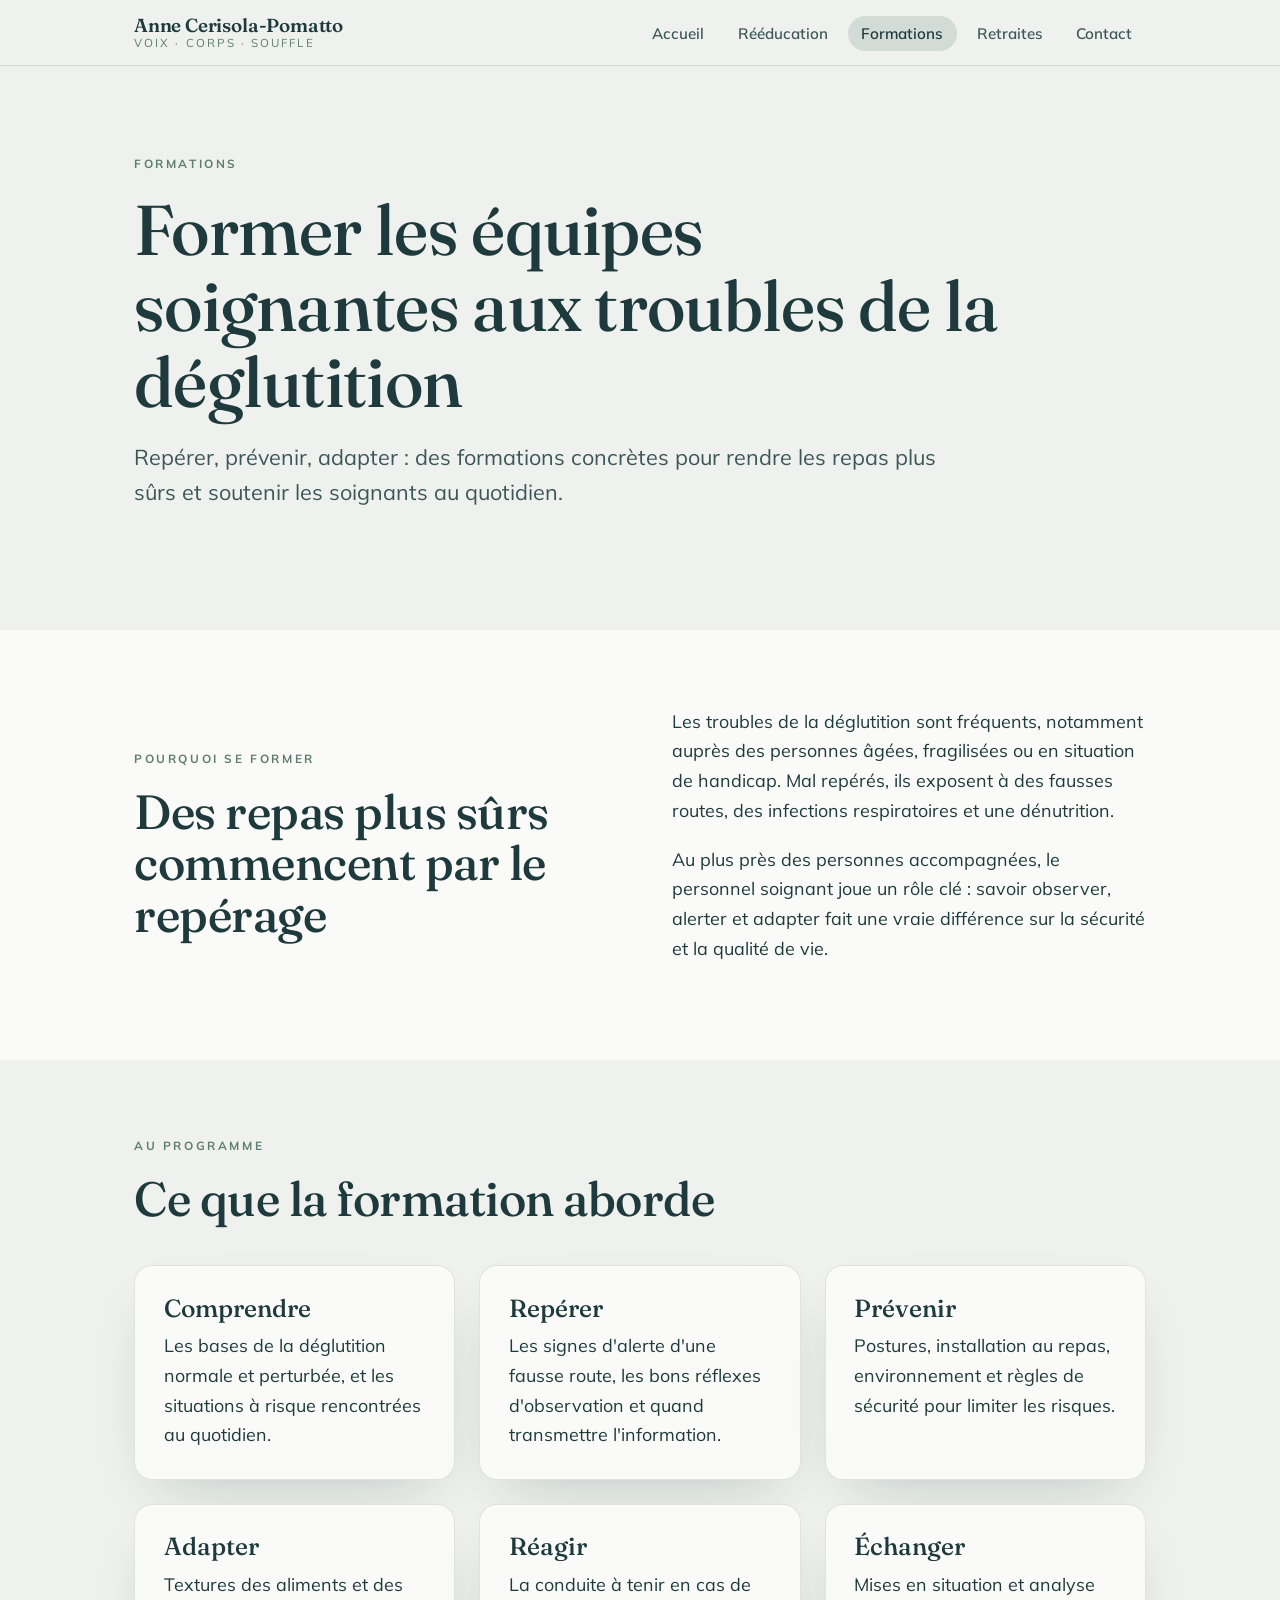
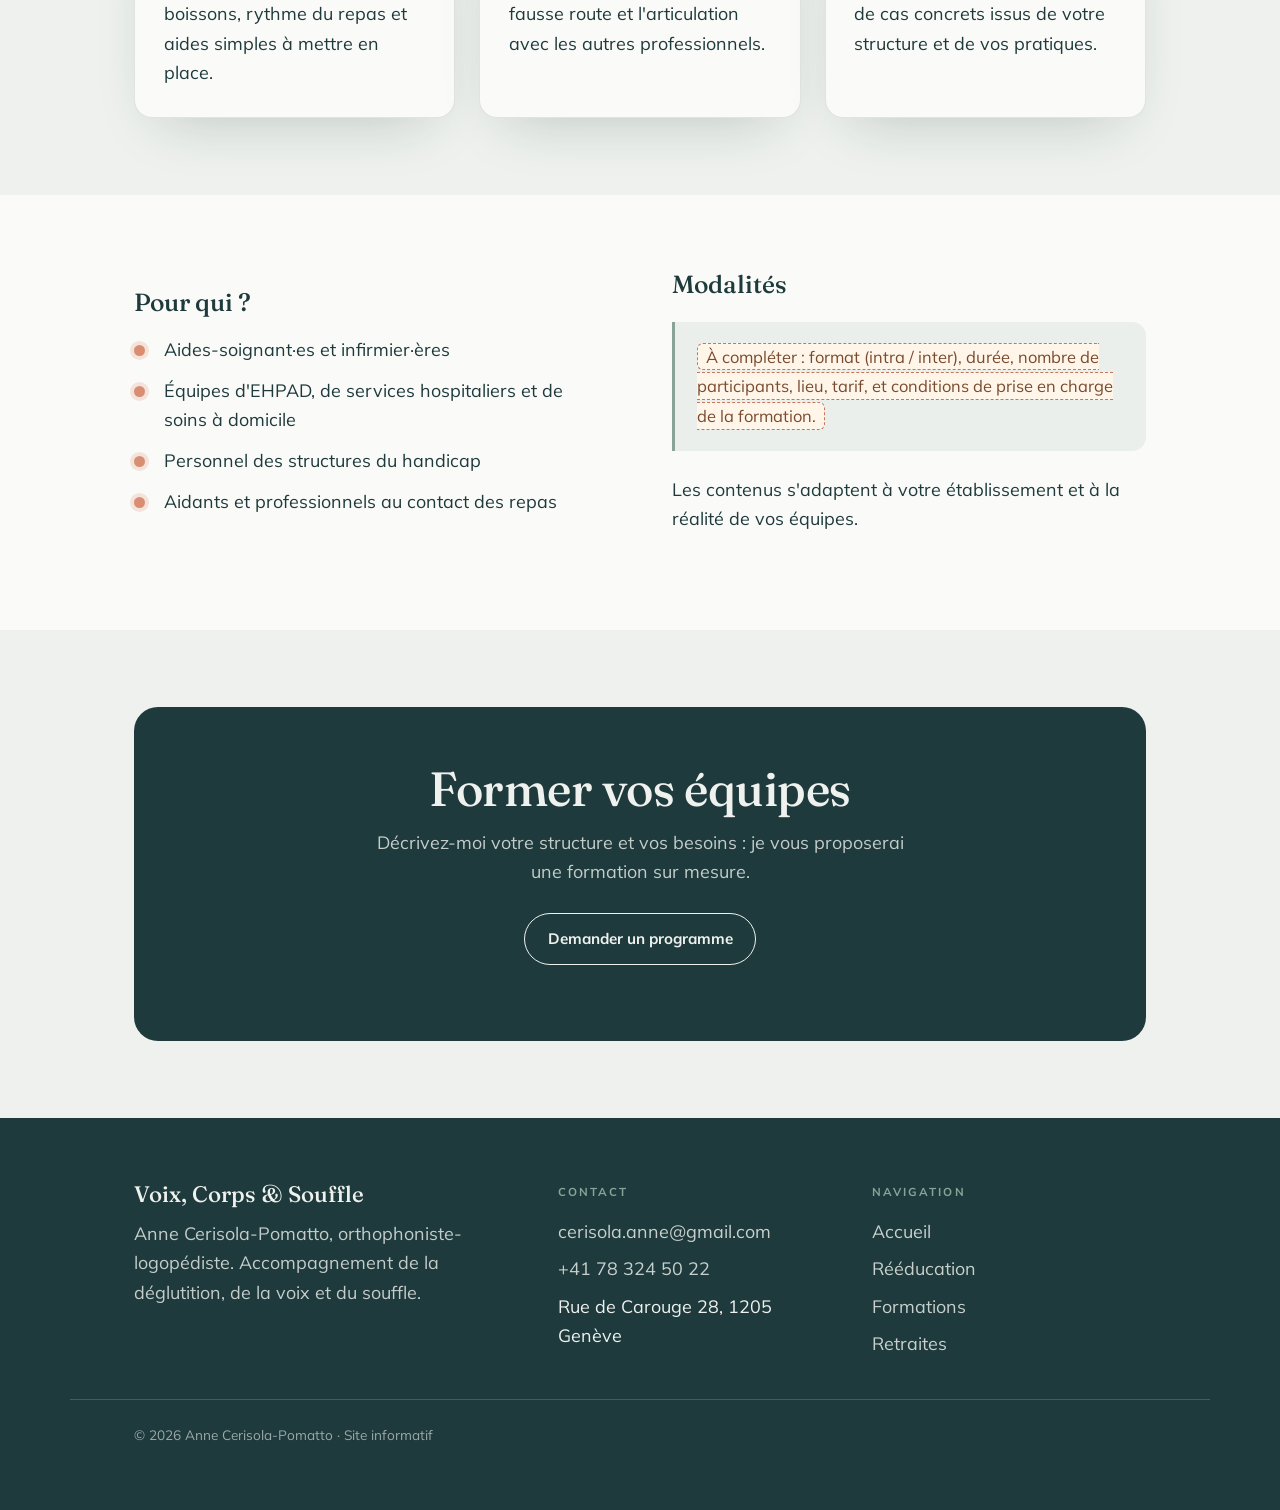
==== formations.html @ e3bed5b7 "Add files via upload" ====
<!DOCTYPE html>
<html lang="fr">
<head>
<meta charset="UTF-8">
<meta name="viewport" content="width=device-width, initial-scale=1.0">
<title>Formation du personnel soignant — Troubles de la déglutition</title>
<meta name="description" content="Formations destinées au personnel soignant pour repérer et accompagner les troubles de la déglutition : repérage, prévention des fausses routes, gestes et postures au repas.">
<link rel="stylesheet" href="style.css">
</head>
<body>

<header class="site-header">
  <nav class="nav wrap" aria-label="Navigation principale">
    <a class="brand" href="index.html">
      <b>Anne Cerisola-Pomatto</b>
      <span>Voix · Corps · Souffle</span>
    </a>
    <button class="nav-toggle" aria-label="Ouvrir le menu" aria-expanded="false" aria-controls="nav-links">
      <svg width="22" height="22" viewBox="0 0 24 24" fill="none" stroke="currentColor" stroke-width="2"><line x1="3" y1="6" x2="21" y2="6"/><line x1="3" y1="12" x2="21" y2="12"/><line x1="3" y1="18" x2="21" y2="18"/></svg>
    </button>
    <ul class="nav-links" id="nav-links">
      <li><a href="index.html">Accueil</a></li>
      <li><a href="reeducation.html">Rééducation</a></li>
      <li><a href="formations.html" class="is-active" aria-current="page">Formations</a></li>
      <li><a href="retraites.html">Retraites</a></li>
      <li><a href="#contact">Contact</a></li>
    </ul>
  </nav>
</header>

<main>

  <section class="hero">
    <div class="wrap" style="padding-block:clamp(3rem,7vw,5.5rem);">
      <p class="eyebrow">Formations</p>
      <h1 style="max-width:20ch;">Former les équipes soignantes aux troubles de la déglutition</h1>
      <p class="lead" style="max-width:62ch; margin-top:1rem;">Repérer, prévenir, adapter&nbsp;: des formations concrètes pour rendre les repas plus sûrs et soutenir les soignants au quotidien.</p>
    </div>
  </section>

  <!-- POURQUOI -->
  <section class="section section--paper">
    <div class="wrap split">
      <div>
        <p class="eyebrow">Pourquoi se former</p>
        <h2>Des repas plus sûrs commencent par le repérage</h2>
      </div>
      <div>
        <p>Les troubles de la déglutition sont fréquents, notamment auprès des personnes âgées, fragilisées ou en situation de handicap. Mal repérés, ils exposent à des fausses routes, des infections respiratoires et une dénutrition.</p>
        <p>Au plus près des personnes accompagnées, le personnel soignant joue un rôle clé&nbsp;: savoir observer, alerter et adapter fait une vraie différence sur la sécurité et la qualité de vie.</p>
      </div>
    </div>
  </section>

  <!-- AU PROGRAMME -->
  <section class="section">
    <div class="wrap">
      <p class="eyebrow">Au programme</p>
      <h2 style="margin-bottom:2.5rem;">Ce que la formation aborde</h2>
      <div class="grid grid-3">
        <article class="card">
          <h3>Comprendre</h3>
          <p>Les bases de la déglutition normale et perturbée, et les situations à risque rencontrées au quotidien.</p>
        </article>
        <article class="card">
          <h3>Repérer</h3>
          <p>Les signes d'alerte d'une fausse route, les bons réflexes d'observation et quand transmettre l'information.</p>
        </article>
        <article class="card">
          <h3>Prévenir</h3>
          <p>Postures, installation au repas, environnement et règles de sécurité pour limiter les risques.</p>
        </article>
        <article class="card">
          <h3>Adapter</h3>
          <p>Textures des aliments et des boissons, rythme du repas et aides simples à mettre en place.</p>
        </article>
        <article class="card">
          <h3>Réagir</h3>
          <p>La conduite à tenir en cas de fausse route et l'articulation avec les autres professionnels.</p>
        </article>
        <article class="card">
          <h3>Échanger</h3>
          <p>Mises en situation et analyse de cas concrets issus de votre structure et de vos pratiques.</p>
        </article>
      </div>
    </div>
  </section>

  <!-- POUR QUI / MODALITÉS -->
  <section class="section section--paper">
    <div class="wrap split">
      <div>
        <h3 style="margin-bottom:.4rem;">Pour qui&nbsp;?</h3>
        <ul class="checks">
          <li>Aides-soignant·es et infirmier·ères</li>
          <li>Équipes d'EHPAD, de services hospitaliers et de soins à domicile</li>
          <li>Personnel des structures du handicap</li>
          <li>Aidants et professionnels au contact des repas</li>
        </ul>
      </div>
      <div>
        <h3 style="margin-bottom:.4rem;">Modalités</h3>
        <div class="note">
          <p><span class="todo">À compléter : format (intra / inter), durée, nombre de participants, lieu, tarif, et conditions de prise en charge de la formation.</span></p>
        </div>
        <p>Les contenus s'adaptent à votre établissement et à la réalité de vos équipes.</p>
      </div>
    </div>
  </section>

  <section class="section">
    <div class="wrap">
      <div class="cta-band">
        <h2>Former vos équipes</h2>
        <p style="max-width:50ch;">Décrivez-moi votre structure et vos besoins&nbsp;: je vous proposerai une formation sur mesure.</p>
        <p style="margin-top:1.6rem;"><a class="btn btn-ghost" href="#contact">Demander un programme</a></p>
      </div>
    </div>
  </section>

</main>

<footer class="site-footer" id="contact">
  <div class="wrap footer-grid">
    <div>
      <h3>Voix, Corps &amp; Souffle</h3>
      <p style="color:rgba(238,241,237,.8); max-width:38ch;">Anne Cerisola-Pomatto, orthophoniste-logopédiste. Accompagnement de la déglutition, de la voix et du souffle.</p>
    </div>
    <div>
      <p class="footer-label">Contact</p>
      <ul>
        <li><a href="mailto:cerisola.anne@gmail.com">cerisola.anne@gmail.com</a></li>
        <li><a href="tel:+41783245022">+41 78 324 50 22</a></li>
        <li>Rue de Carouge 28, 1205 Genève</li>
      </ul>
    </div>
    <div>
      <p class="footer-label">Navigation</p>
      <ul>
        <li><a href="index.html">Accueil</a></li>
        <li><a href="reeducation.html">Rééducation</a></li>
        <li><a href="formations.html">Formations</a></li>
        <li><a href="retraites.html">Retraites</a></li>
      </ul>
    </div>
  </div>
  <div class="wrap footer-bottom">
    © <span id="year"></span> Anne Cerisola-Pomatto · Site informatif
  </div>
</footer>

<script src="main.js"></script>
<script>document.getElementById('year').textContent=new Date().getFullYear();</script>
</body>
</html>
---- style.css ----
/* =========================================================
   Voix, Corps & Souffle — feuille de style partagée
   Palette « souffle » : pétrole profond, brume, sauge, corail
   ========================================================= */

@import url('https://fonts.googleapis.com/css2?family=Fraunces:ital,opsz,wght@0,9..144,400;0,9..144,500;0,9..144,600;1,9..144,400&family=Mulish:wght@400;500;600;700&display=swap');

:root{
  --ink:        #1E3A3C;
  --ink-soft:   #3C5658;
  --mist:       #EEF1ED;
  --paper:      #FAFBF8;
  --sage:       #8AA399;
  --sage-deep:  #5E7D74;
  --souffle:    #D98E73;
  --souffle-deep:#C5765B;
  --line:       rgba(30,58,60,.12);
  --shadow:     0 24px 60px -28px rgba(30,58,60,.28);

  --display: "Fraunces", Georgia, serif;
  --body: "Mulish", system-ui, -apple-system, sans-serif;

  --wrap: 1140px;
  --gut: clamp(1.25rem, 5vw, 4rem);
}

*{ box-sizing:border-box; }

html{ scroll-behavior:smooth; }

body{
  margin:0;
  font-family:var(--body);
  color:var(--ink);
  background:var(--mist);
  line-height:1.65;
  font-size:clamp(1rem, .96rem + .25vw, 1.12rem);
  -webkit-font-smoothing:antialiased;
}

img{ max-width:100%; display:block; }
a{ color:inherit; }

/* ---------- Typographie ---------- */
h1,h2,h3{ font-family:var(--display); font-weight:500; line-height:1.08; margin:0; }
h1{ font-size:clamp(2.4rem, 1.6rem + 3.6vw, 4.4rem); letter-spacing:-.01em; }
h2{ font-size:clamp(1.9rem, 1.3rem + 2.4vw, 3rem); letter-spacing:-.01em; }
h3{ font-size:clamp(1.25rem, 1.05rem + .8vw, 1.55rem); }
p{ margin:0 0 1.1em; max-width:62ch; }

.eyebrow{
  font-family:var(--body);
  text-transform:uppercase;
  letter-spacing:.22em;
  font-size:.74rem;
  font-weight:700;
  color:var(--sage-deep);
  margin:0 0 1.1rem;
}

.lead{ font-size:clamp(1.1rem, 1rem + .5vw, 1.35rem); color:var(--ink-soft); }

/* ---------- Mise en page ---------- */
.wrap{ width:min(var(--wrap), 100%); margin-inline:auto; padding-inline:var(--gut); }
.section{ padding-block:clamp(3.5rem, 6vw, 6.5rem); }
.section--paper{ background:var(--paper); }

/* ---------- En-tête / navigation ---------- */
.site-header{
  position:sticky; top:0; z-index:50;
  background:rgba(238,241,237,.82);
  backdrop-filter:blur(10px);
  border-bottom:1px solid var(--line);
}
.nav{
  display:flex; align-items:center; justify-content:space-between;
  gap:1.5rem; padding-block:1rem;
}
.brand{ display:flex; flex-direction:column; line-height:1.1; text-decoration:none; }
.brand b{ font-family:var(--display); font-weight:600; font-size:1.18rem; letter-spacing:-.01em; }
.brand span{ font-size:.72rem; letter-spacing:.18em; text-transform:uppercase; color:var(--sage-deep); }

.nav-links{ display:flex; gap:.4rem; align-items:center; list-style:none; margin:0; padding:0; }
.nav-links a{
  text-decoration:none; font-weight:600; font-size:.95rem;
  padding:.5rem .85rem; border-radius:999px; color:var(--ink-soft);
  transition:color .2s, background .2s;
}
.nav-links a:hover{ color:var(--ink); background:rgba(138,163,153,.18); }
.nav-links a.is-active{ color:var(--ink); background:rgba(138,163,153,.28); }

.nav-toggle{
  display:none; background:none; border:1px solid var(--line);
  border-radius:10px; padding:.5rem .6rem; cursor:pointer; color:var(--ink);
}
.nav-toggle svg{ display:block; }

/* ---------- Boutons ---------- */
.btn{
  display:inline-flex; align-items:center; gap:.5rem;
  font-weight:700; font-size:.95rem; text-decoration:none;
  padding:.8rem 1.4rem; border-radius:999px; cursor:pointer; border:1px solid transparent;
  transition:transform .2s, background .2s, color .2s;
}
.btn-primary{ background:var(--souffle); color:#2a1c14; }
.btn-primary:hover{ background:var(--souffle-deep); color:#fff; transform:translateY(-2px); }
.btn-ghost{ border-color:var(--ink); color:var(--ink); }
.btn-ghost:hover{ background:var(--ink); color:var(--mist); transform:translateY(-2px); }

/* ---------- Hero ---------- */
.hero{ position:relative; overflow:hidden; }
.hero-inner{
  display:grid; grid-template-columns:1.1fr .9fr; gap:clamp(2rem,5vw,4rem);
  align-items:center; padding-block:clamp(3.5rem, 8vw, 7rem);
}
.hero h1{ margin-bottom:1.2rem; }
.hero h1 em{ font-style:italic; color:var(--sage-deep); }
.hero .lead{ margin-bottom:2rem; }
.hero-cta{ display:flex; flex-wrap:wrap; gap:.9rem; }

/* Signature : le « souffle » — ondes concentriques animées */
.breath{ position:relative; aspect-ratio:1; width:100%; max-width:420px; margin-inline:auto; }
.breath svg{ width:100%; height:100%; overflow:visible; }
.breath .ring{ transform-origin:center; transform-box:fill-box; }
.breath .r1{ animation:breathe 7s ease-in-out infinite; }
.breath .r2{ animation:breathe 7s ease-in-out infinite .8s; }
.breath .r3{ animation:breathe 7s ease-in-out infinite 1.6s; }
.breath .core{ animation:pulse 7s ease-in-out infinite; transform-origin:center; transform-box:fill-box; }

@keyframes breathe{
  0%,100%{ transform:scale(.62); opacity:.18; }
  50%{ transform:scale(1); opacity:.55; }
}
@keyframes pulse{
  0%,100%{ transform:scale(.92); }
  50%{ transform:scale(1.06); }
}

/* ---------- Cartes / grilles ---------- */
.grid{ display:grid; gap:1.5rem; }
.grid-2{ grid-template-columns:repeat(2,1fr); }
.grid-3{ grid-template-columns:repeat(3,1fr); }

.card{
  background:var(--paper); border:1px solid var(--line);
  border-radius:18px; padding:1.8rem; box-shadow:var(--shadow);
}
.card .num{
  font-family:var(--display); font-style:italic; font-size:1.1rem;
  color:var(--souffle-deep); margin-bottom:.5rem; display:block;
}
.card h3{ margin-bottom:.6rem; }
.card p:last-child{ margin-bottom:0; }

/* bloc deux colonnes texte + encadré */
.split{ display:grid; grid-template-columns:1fr 1fr; gap:clamp(2rem,5vw,4rem); align-items:center; }
.split.section--paper{ }

.note{
  background:rgba(138,163,153,.14); border-left:3px solid var(--sage);
  padding:1.25rem 1.4rem; border-radius:0 14px 14px 0; margin:1.5rem 0;
}
.note p:last-child{ margin-bottom:0; }

/* liste « cochée » */
.checks{ list-style:none; margin:1.2rem 0; padding:0; display:grid; gap:.7rem; }
.checks li{ position:relative; padding-left:1.9rem; }
.checks li::before{
  content:""; position:absolute; left:0; top:.55em; width:.7rem; height:.7rem;
  border-radius:50%; background:var(--souffle); box-shadow:0 0 0 4px rgba(217,142,115,.22);
}

/* bandeau d'appel à l'action */
.cta-band{ background:var(--ink); color:var(--mist); border-radius:24px; padding:clamp(2rem,5vw,3.5rem); text-align:center; }
.cta-band h2{ color:var(--mist); margin-bottom:.8rem; }
.cta-band p{ margin-inline:auto; color:rgba(238,241,237,.8); }
.cta-band .btn-ghost{ border-color:var(--mist); color:var(--mist); }
.cta-band .btn-ghost:hover{ background:var(--mist); color:var(--ink); }

/* éléments à compléter par l'éditrice du site */
.todo{ background:#FFF6E9; border:1px dashed var(--souffle-deep); color:#7a4a2e;
  padding:.15rem .5rem; border-radius:6px; font-size:.92em; }

/* ---------- Pied de page ---------- */
.site-footer{ background:var(--ink); color:var(--mist); padding-block:clamp(3rem,5vw,4.5rem); }
.footer-grid{ display:grid; grid-template-columns:1.4fr 1fr 1fr; gap:2.5rem; }
.site-footer h3{ color:var(--mist); font-size:1.4rem; margin-bottom:.8rem; }
.site-footer a{ color:rgba(238,241,237,.82); text-decoration:none; }
.site-footer a:hover{ color:#fff; text-decoration:underline; }
.site-footer ul{ list-style:none; margin:0; padding:0; display:grid; gap:.5rem; }
.footer-label{ text-transform:uppercase; letter-spacing:.18em; font-size:.72rem; font-weight:700; color:var(--sage); margin-bottom:1rem; }
.footer-bottom{ border-top:1px solid rgba(238,241,237,.18); margin-top:2.5rem; padding-top:1.5rem; font-size:.85rem; color:rgba(238,241,237,.6); }

/* ---------- Responsive ---------- */
@media (max-width:860px){
  .hero-inner{ grid-template-columns:1fr; }
  .breath{ order:-1; max-width:300px; }
  .grid-2,.grid-3,.split,.footer-grid{ grid-template-columns:1fr; }
  .nav-toggle{ display:inline-flex; }
  .nav-links{
    position:absolute; top:100%; left:0; right:0;
    flex-direction:column; align-items:stretch; gap:.25rem;
    background:var(--mist); border-bottom:1px solid var(--line);
    padding:1rem var(--gut); display:none;
  }
  .nav-links.open{ display:flex; }
  .nav-links a{ padding:.7rem .9rem; }
}

@media (prefers-reduced-motion:reduce){
  *{ animation:none !important; scroll-behavior:auto; }
}

:focus-visible{ outline:3px solid var(--souffle); outline-offset:3px; border-radius:6px; }
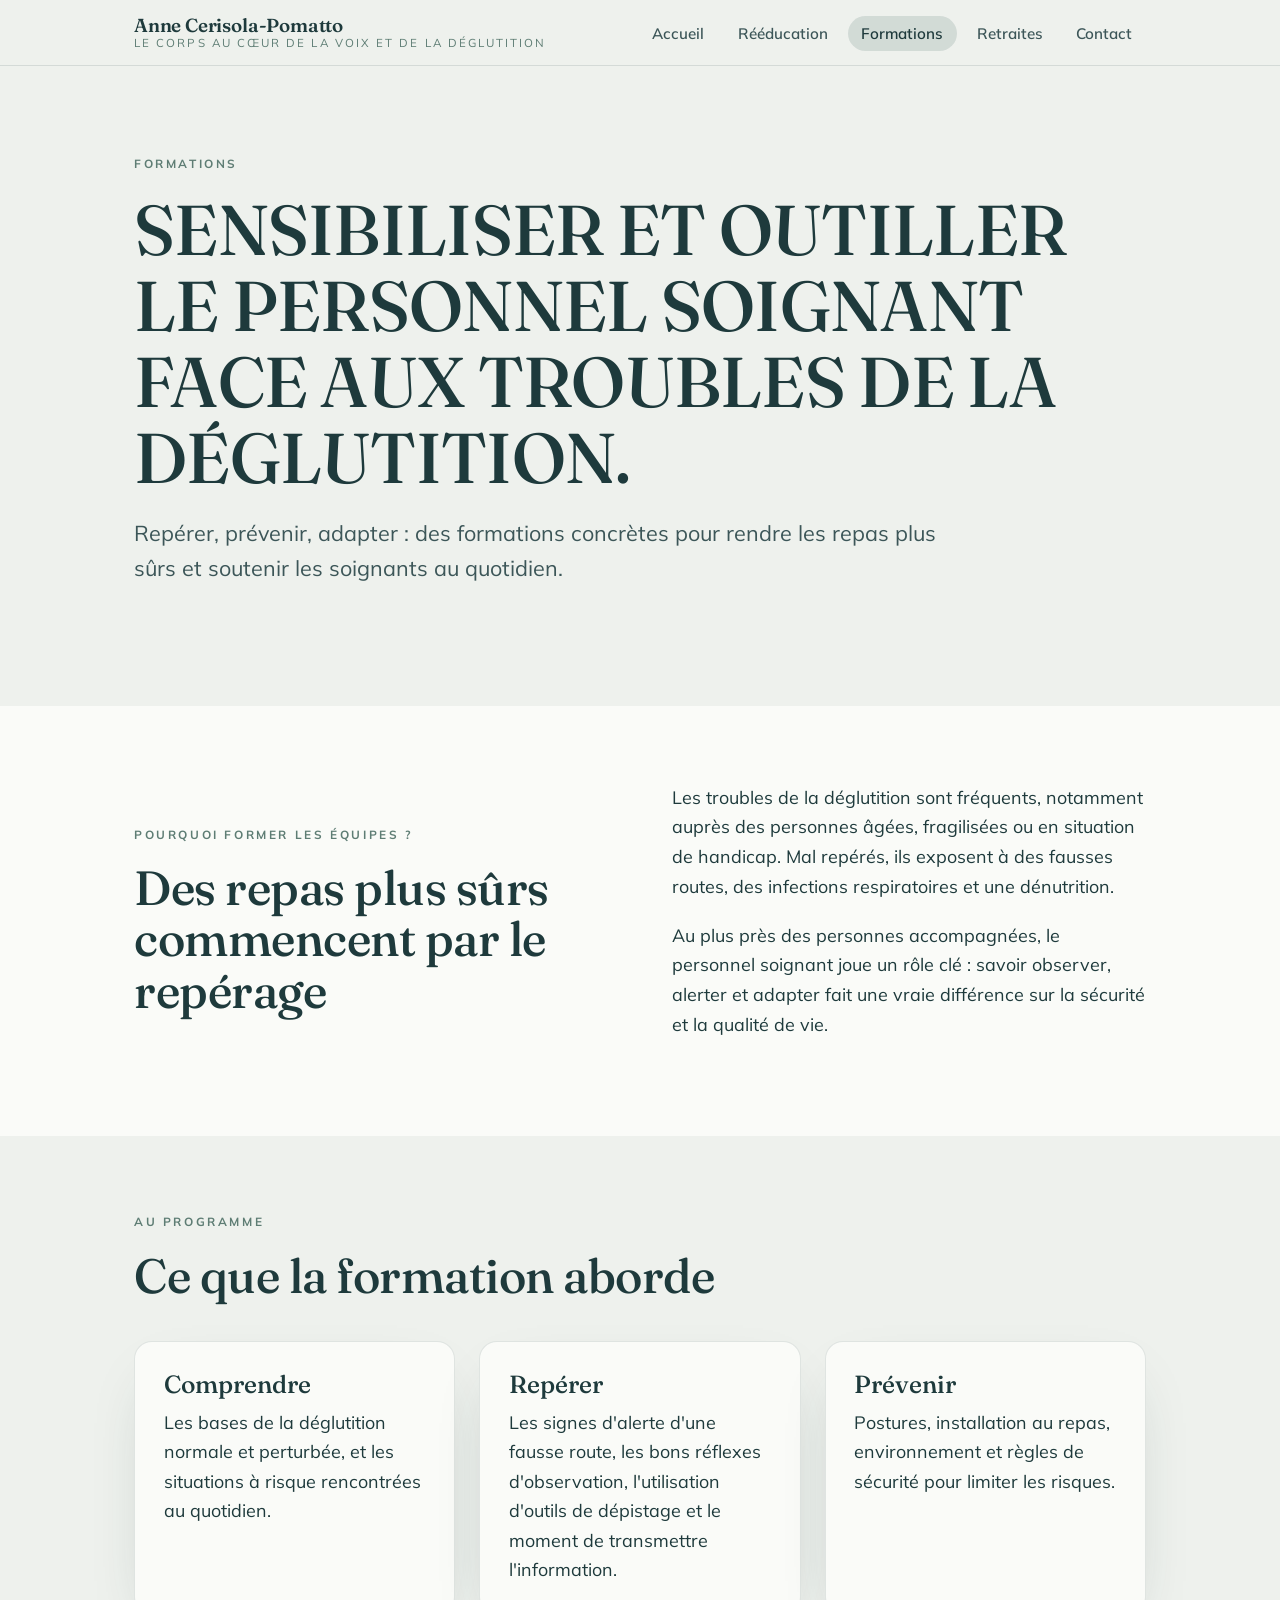
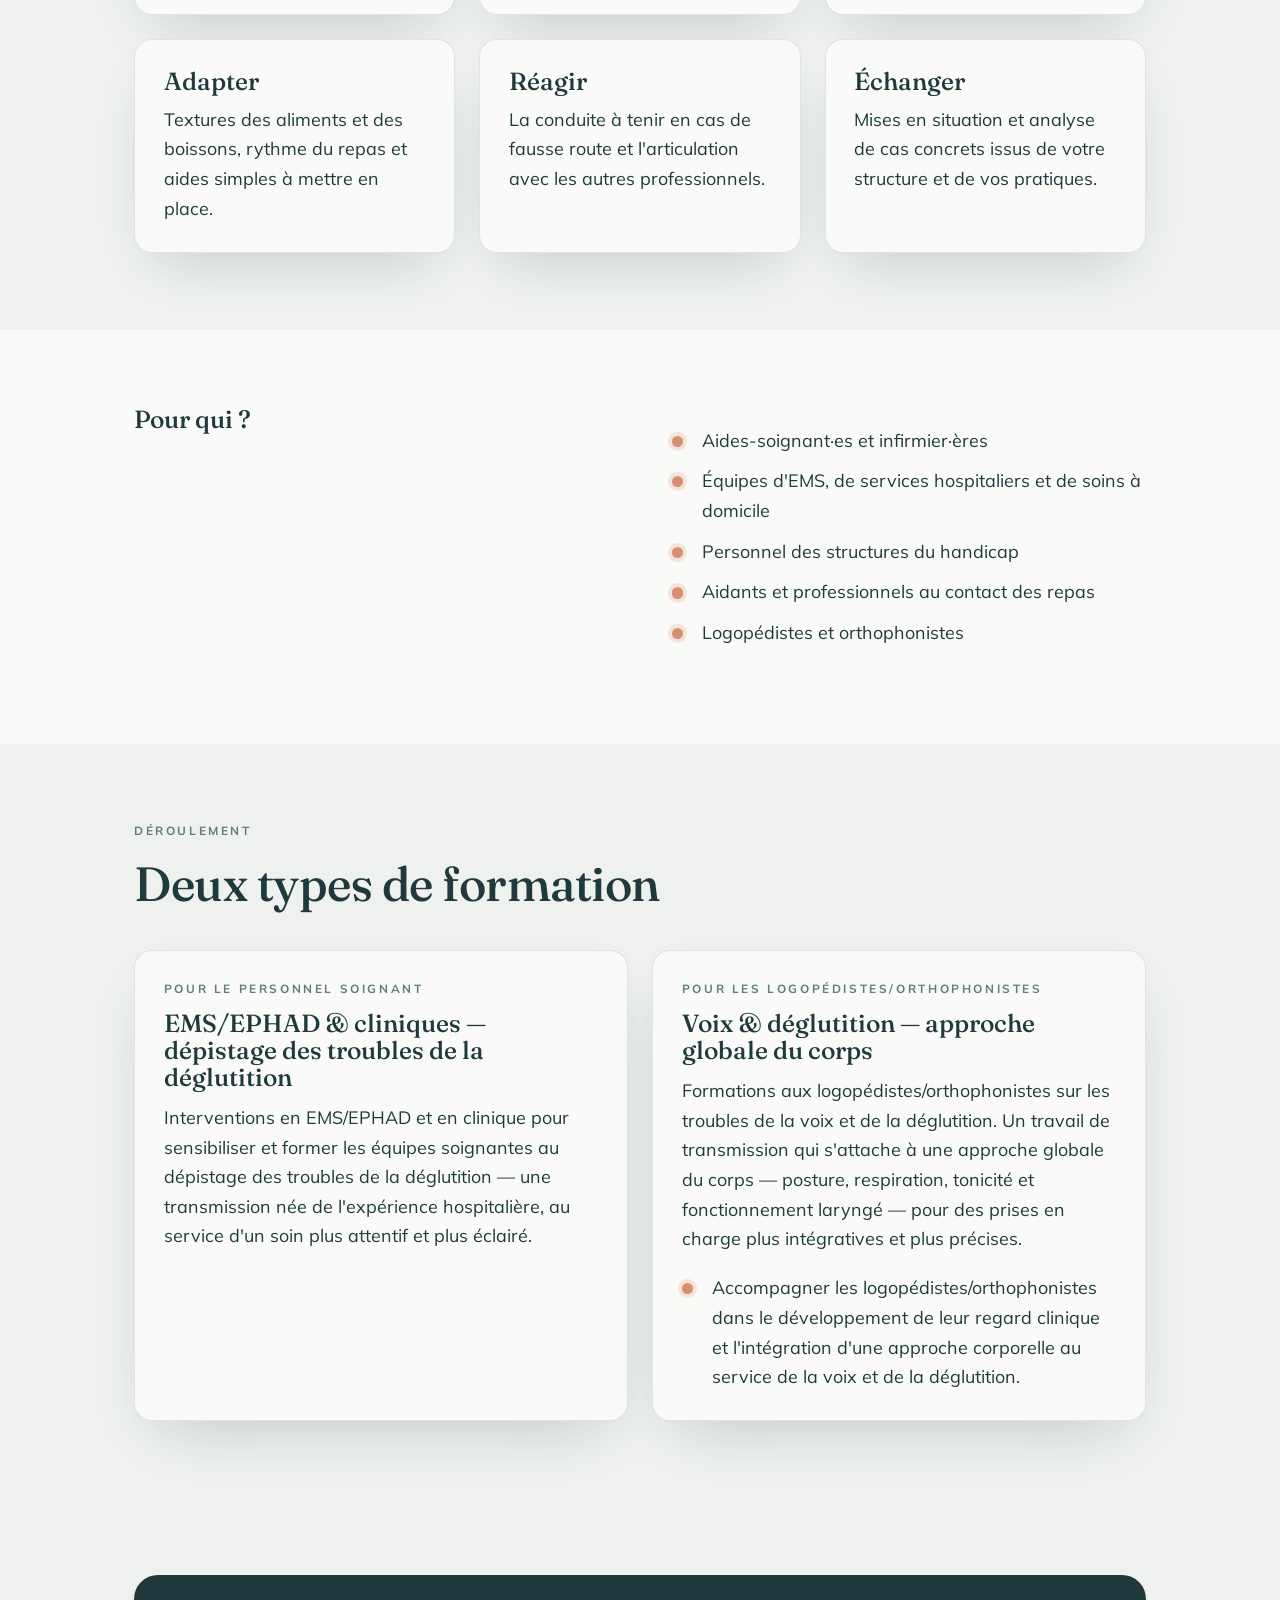
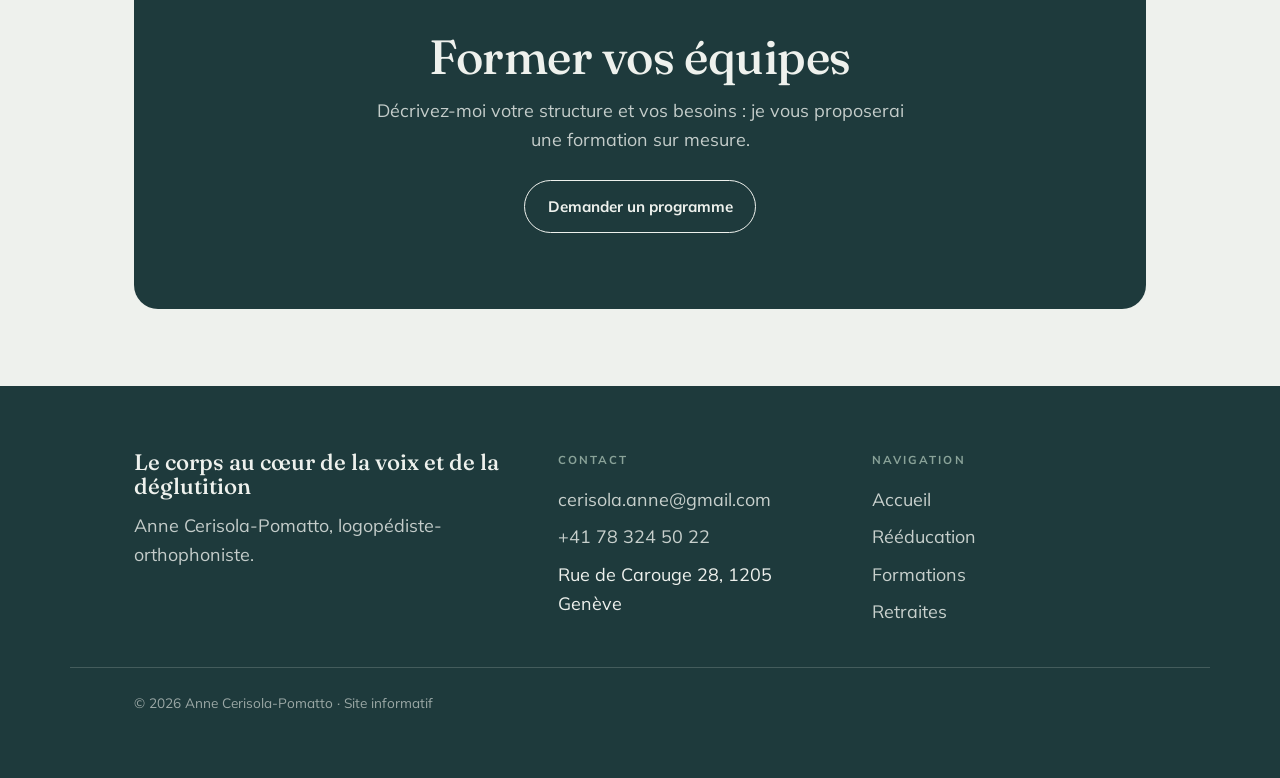
==== commit de674ff3: "Rename formations (1).html to formations.html" ====
--- a/formations.html
+++ b/formations.html
@@ -13,7 +13,7 @@
   <nav class="nav wrap" aria-label="Navigation principale">
     <a class="brand" href="index.html">
       <b>Anne Cerisola-Pomatto</b>
-      <span>Voix · Corps · Souffle</span>
+      <span>Le corps au cœur de la voix et de la déglutition</span>
     </a>
     <button class="nav-toggle" aria-label="Ouvrir le menu" aria-expanded="false" aria-controls="nav-links">
       <svg width="22" height="22" viewBox="0 0 24 24" fill="none" stroke="currentColor" stroke-width="2"><line x1="3" y1="6" x2="21" y2="6"/><line x1="3" y1="12" x2="21" y2="12"/><line x1="3" y1="18" x2="21" y2="18"/></svg>
@@ -33,7 +33,7 @@
   <section class="hero">
     <div class="wrap" style="padding-block:clamp(3rem,7vw,5.5rem);">
       <p class="eyebrow">Formations</p>
-      <h1 style="max-width:20ch;">Former les équipes soignantes aux troubles de la déglutition</h1>
+      <h1 style="max-width:24ch; text-transform:uppercase;">Sensibiliser et outiller le personnel soignant face aux troubles de la déglutition.</h1>
       <p class="lead" style="max-width:62ch; margin-top:1rem;">Repérer, prévenir, adapter&nbsp;: des formations concrètes pour rendre les repas plus sûrs et soutenir les soignants au quotidien.</p>
     </div>
   </section>
@@ -42,7 +42,7 @@
   <section class="section section--paper">
     <div class="wrap split">
       <div>
-        <p class="eyebrow">Pourquoi se former</p>
+        <p class="eyebrow">Pourquoi former les équipes&nbsp;?</p>
         <h2>Des repas plus sûrs commencent par le repérage</h2>
       </div>
       <div>
@@ -64,7 +64,7 @@
         </article>
         <article class="card">
           <h3>Repérer</h3>
-          <p>Les signes d'alerte d'une fausse route, les bons réflexes d'observation et quand transmettre l'information.</p>
+          <p>Les signes d'alerte d'une fausse route, les bons réflexes d'observation, l'utilisation d'outils de dépistage et le moment de transmettre l'information.</p>
         </article>
         <article class="card">
           <h3>Prévenir</h3>
@@ -86,24 +86,43 @@
     </div>
   </section>
 
-  <!-- POUR QUI / MODALITÉS -->
+  <!-- POUR QUI -->
   <section class="section section--paper">
-    <div class="wrap split">
+    <div class="wrap split" style="align-items:start;">
       <div>
         <h3 style="margin-bottom:.4rem;">Pour qui&nbsp;?</h3>
+      </div>
+      <div>
         <ul class="checks">
           <li>Aides-soignant·es et infirmier·ères</li>
-          <li>Équipes d'EHPAD, de services hospitaliers et de soins à domicile</li>
+          <li>Équipes d'EMS, de services hospitaliers et de soins à domicile</li>
           <li>Personnel des structures du handicap</li>
           <li>Aidants et professionnels au contact des repas</li>
+          <li>Logopédistes et orthophonistes</li>
         </ul>
       </div>
-      <div>
-        <h3 style="margin-bottom:.4rem;">Modalités</h3>
-        <div class="note">
-          <p><span class="todo">À compléter : format (intra / inter), durée, nombre de participants, lieu, tarif, et conditions de prise en charge de la formation.</span></p>
-        </div>
-        <p>Les contenus s'adaptent à votre établissement et à la réalité de vos équipes.</p>
+    </div>
+  </section>
+
+  <!-- DÉROULEMENT / DEUX TYPES DE FORMATION -->
+  <section class="section">
+    <div class="wrap">
+      <p class="eyebrow">Déroulement</p>
+      <h2 style="margin-bottom:2.5rem;">Deux types de formation</h2>
+      <div class="grid grid-2">
+        <article class="card">
+          <p class="eyebrow" style="margin-bottom:.7rem;">Pour le personnel soignant</p>
+          <h3 style="margin-bottom:.8rem;">EMS/EPHAD &amp; cliniques — dépistage des troubles de la déglutition</h3>
+          <p style="margin-bottom:0;">Interventions en EMS/EPHAD et en clinique pour sensibiliser et former les équipes soignantes au dépistage des troubles de la déglutition — une transmission née de l'expérience hospitalière, au service d'un soin plus attentif et plus éclairé.</p>
+        </article>
+        <article class="card">
+          <p class="eyebrow" style="margin-bottom:.7rem;">Pour les logopédistes/orthophonistes</p>
+          <h3 style="margin-bottom:.8rem;">Voix &amp; déglutition — approche globale du corps</h3>
+          <p>Formations aux logopédistes/orthophonistes sur les troubles de la voix et de la déglutition. Un travail de transmission qui s'attache à une approche globale du corps — posture, respiration, tonicité et fonctionnement laryngé — pour des prises en charge plus intégratives et plus précises.</p>
+          <ul class="checks" style="margin:1rem 0 0;">
+            <li>Accompagner les logopédistes/orthophonistes dans le développement de leur regard clinique et l'intégration d'une approche corporelle au service de la voix et de la déglutition.</li>
+          </ul>
+        </article>
       </div>
     </div>
   </section>
@@ -123,8 +142,8 @@
 <footer class="site-footer" id="contact">
   <div class="wrap footer-grid">
     <div>
-      <h3>Voix, Corps &amp; Souffle</h3>
-      <p style="color:rgba(238,241,237,.8); max-width:38ch;">Anne Cerisola-Pomatto, orthophoniste-logopédiste. Accompagnement de la déglutition, de la voix et du souffle.</p>
+      <h3>Le corps au cœur de la voix et de la déglutition</h3>
+      <p style="color:rgba(238,241,237,.8); max-width:38ch;">Anne Cerisola-Pomatto, logopédiste-orthophoniste.</p>
     </div>
     <div>
       <p class="footer-label">Contact</p>
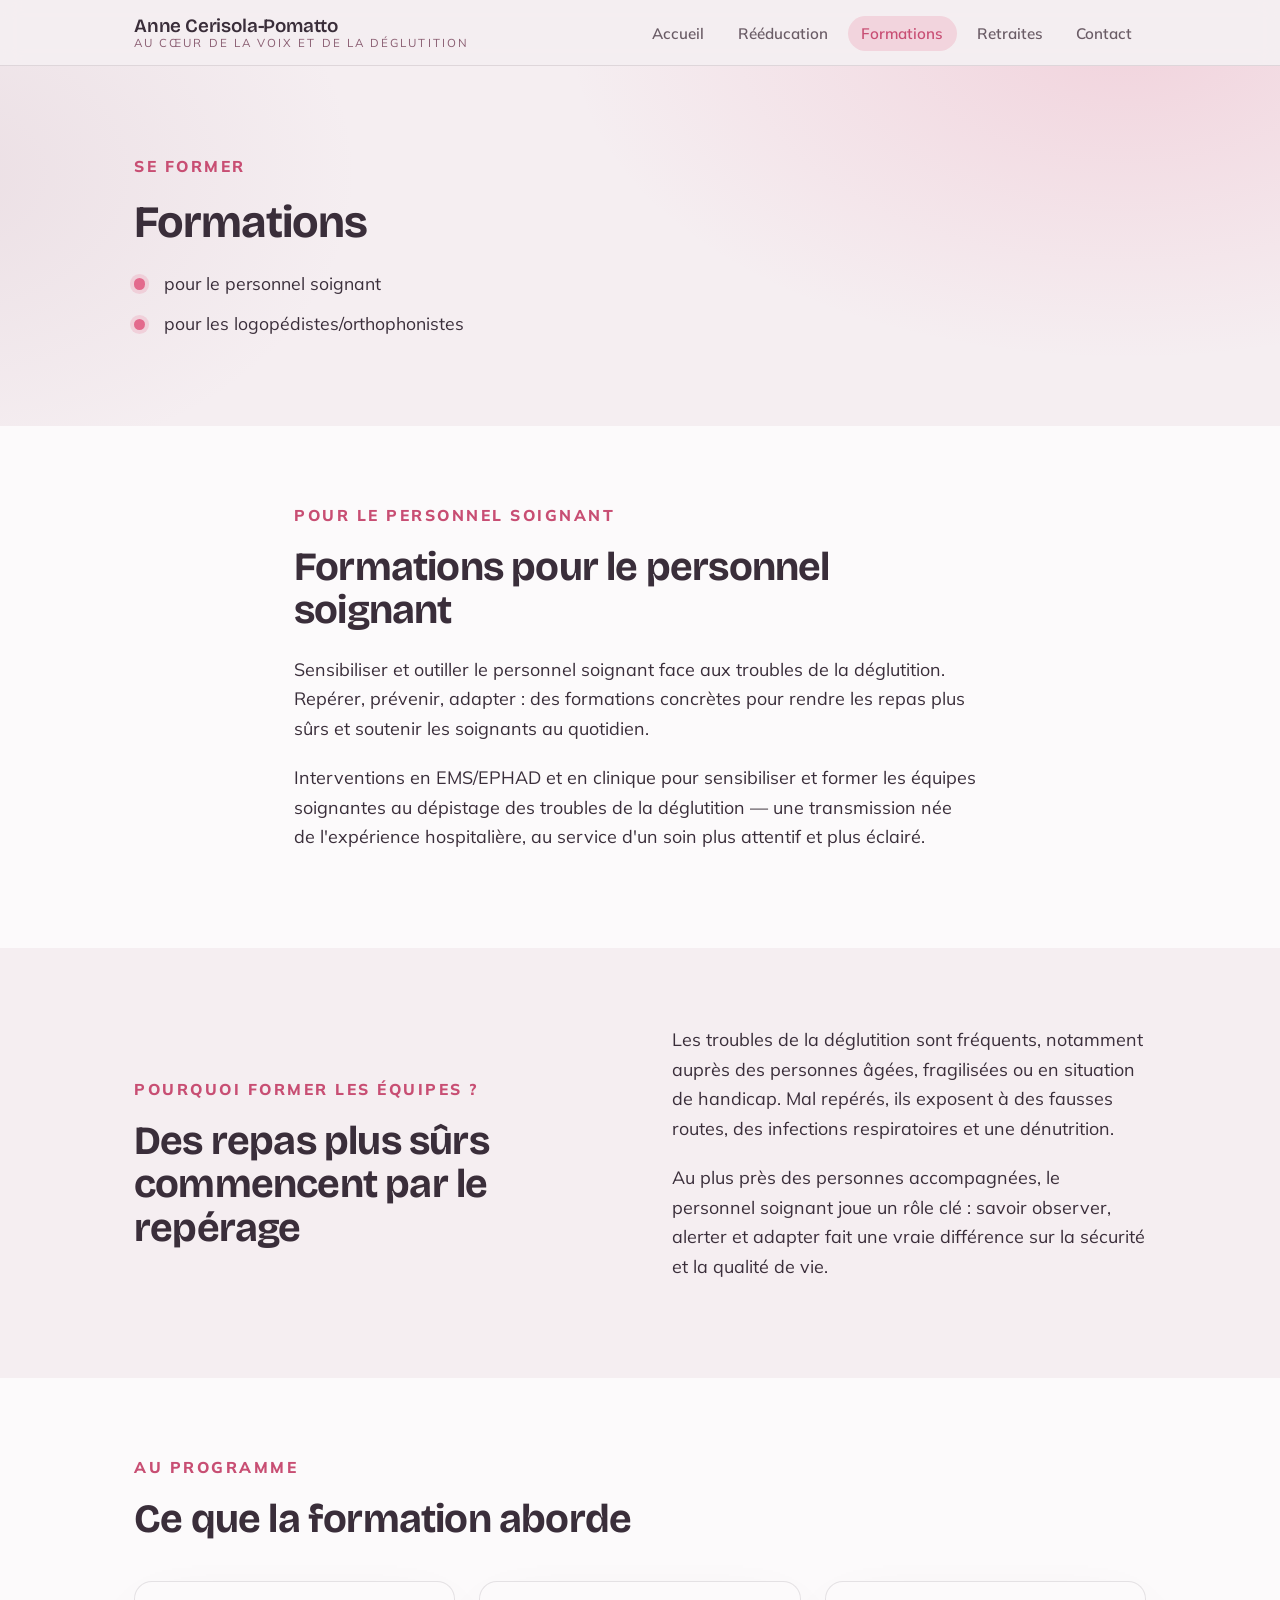
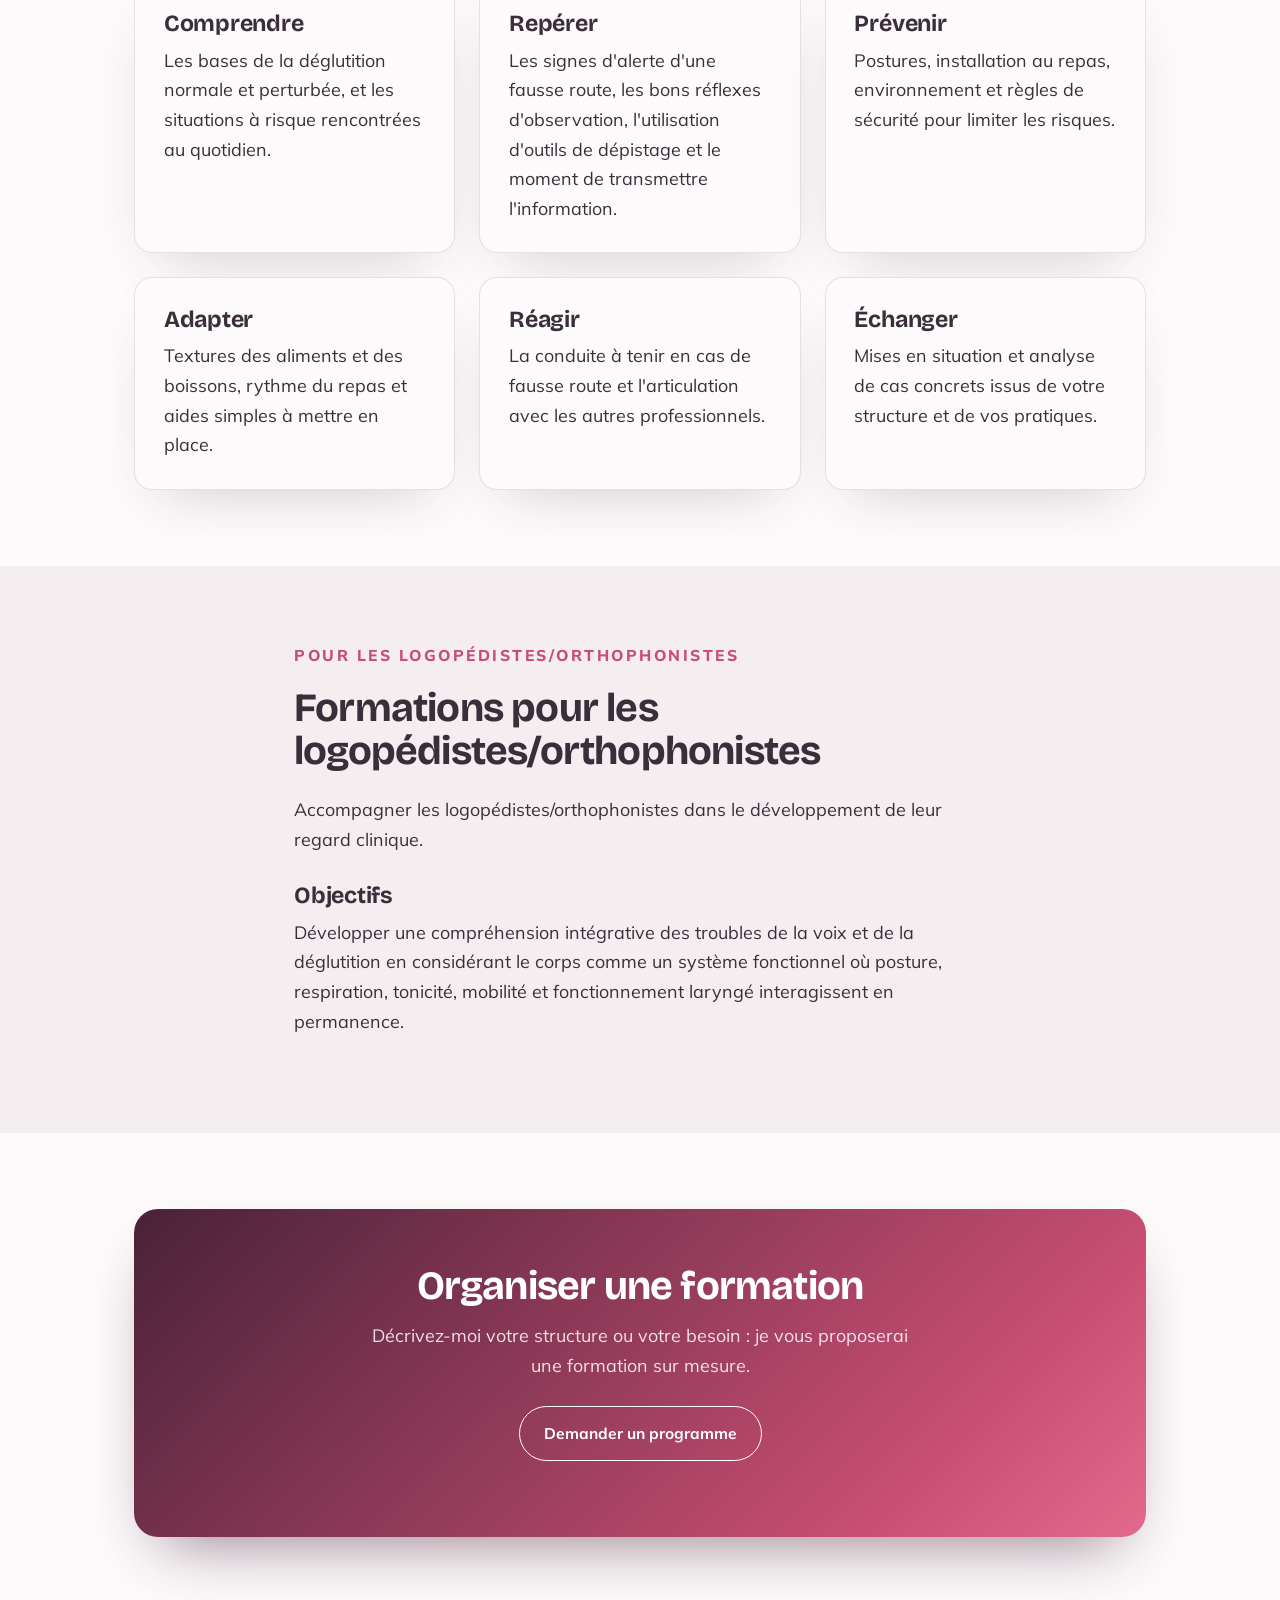
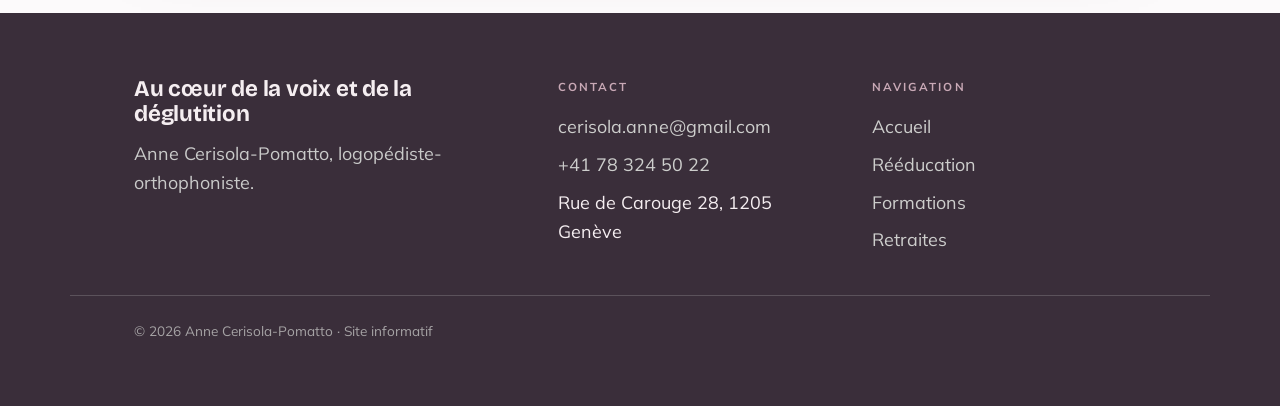
==== commit a2fae09e: "Rename formations (2).html to formations.html" ====
--- a/formations.html
+++ b/formations.html
@@ -3,8 +3,8 @@
 <head>
 <meta charset="UTF-8">
 <meta name="viewport" content="width=device-width, initial-scale=1.0">
-<title>Formation du personnel soignant — Troubles de la déglutition</title>
-<meta name="description" content="Formations destinées au personnel soignant pour repérer et accompagner les troubles de la déglutition : repérage, prévention des fausses routes, gestes et postures au repas.">
+<title>Formations — Personnel soignant &amp; logopédistes-orthophonistes · Anne Cerisola-Pomatto</title>
+<meta name="description" content="Formations aux troubles de la déglutition pour le personnel soignant (EMS/EPHAD, clinique) et pour les logopédistes-orthophonistes : regard clinique et approche intégrative du corps.">
 <link rel="stylesheet" href="style.css">
 </head>
 <body>
@@ -13,7 +13,7 @@
   <nav class="nav wrap" aria-label="Navigation principale">
     <a class="brand" href="index.html">
       <b>Anne Cerisola-Pomatto</b>
-      <span>Le corps au cœur de la voix et de la déglutition</span>
+      <span>Au cœur de la voix et de la déglutition</span>
     </a>
     <button class="nav-toggle" aria-label="Ouvrir le menu" aria-expanded="false" aria-controls="nav-links">
       <svg width="22" height="22" viewBox="0 0 24 24" fill="none" stroke="currentColor" stroke-width="2"><line x1="3" y1="6" x2="21" y2="6"/><line x1="3" y1="12" x2="21" y2="12"/><line x1="3" y1="18" x2="21" y2="18"/></svg>
@@ -32,14 +32,27 @@
 
   <section class="hero">
     <div class="wrap" style="padding-block:clamp(3rem,7vw,5.5rem);">
-      <p class="eyebrow">Formations</p>
-      <h1 style="max-width:24ch; text-transform:uppercase;">Sensibiliser et outiller le personnel soignant face aux troubles de la déglutition.</h1>
-      <p class="lead" style="max-width:62ch; margin-top:1rem;">Repérer, prévenir, adapter&nbsp;: des formations concrètes pour rendre les repas plus sûrs et soutenir les soignants au quotidien.</p>
+      <p class="eyebrow">Se former</p>
+      <h1>Formations</h1>
+      <ul class="checks" style="margin:1.4rem 0 0; font-size:1.1rem;">
+        <li><a href="#soignants" style="color:inherit; text-decoration:none;">pour le personnel soignant</a></li>
+        <li><a href="#logopedistes" style="color:inherit; text-decoration:none;">pour les logopédistes/orthophonistes</a></li>
+      </ul>
+    </div>
+  </section>
+
+  <!-- FORMATIONS PERSONNEL SOIGNANT -->
+  <section class="section section--paper" id="soignants">
+    <div class="wrap" style="max-width:820px;">
+      <p class="eyebrow">Pour le personnel soignant</p>
+      <h2 style="margin-bottom:1.4rem;">Formations pour le personnel soignant</h2>
+      <p>Sensibiliser et outiller le personnel soignant face aux troubles de la déglutition. Repérer, prévenir, adapter : des formations concrètes pour rendre les repas plus sûrs et soutenir les soignants au quotidien.</p>
+      <p>Interventions en EMS/EPHAD et en clinique pour sensibiliser et former les équipes soignantes au dépistage des troubles de la déglutition — une transmission née de l'expérience hospitalière, au service d'un soin plus attentif et plus éclairé.</p>
     </div>
   </section>
 
   <!-- POURQUOI -->
-  <section class="section section--paper">
+  <section class="section">
     <div class="wrap split">
       <div>
         <p class="eyebrow">Pourquoi former les équipes&nbsp;?</p>
@@ -47,13 +60,13 @@
       </div>
       <div>
         <p>Les troubles de la déglutition sont fréquents, notamment auprès des personnes âgées, fragilisées ou en situation de handicap. Mal repérés, ils exposent à des fausses routes, des infections respiratoires et une dénutrition.</p>
-        <p>Au plus près des personnes accompagnées, le personnel soignant joue un rôle clé&nbsp;: savoir observer, alerter et adapter fait une vraie différence sur la sécurité et la qualité de vie.</p>
+        <p>Au plus près des personnes accompagnées, le personnel soignant joue un rôle clé : savoir observer, alerter et adapter fait une vraie différence sur la sécurité et la qualité de vie.</p>
       </div>
     </div>
   </section>
 
   <!-- AU PROGRAMME -->
-  <section class="section">
+  <section class="section section--paper">
     <div class="wrap">
       <p class="eyebrow">Au programme</p>
       <h2 style="margin-bottom:2.5rem;">Ce que la formation aborde</h2>
@@ -86,52 +99,22 @@
     </div>
   </section>
 
-  <!-- POUR QUI -->
-  <section class="section section--paper">
-    <div class="wrap split" style="align-items:start;">
-      <div>
-        <h3 style="margin-bottom:.4rem;">Pour qui&nbsp;?</h3>
-      </div>
-      <div>
-        <ul class="checks">
-          <li>Aides-soignant·es et infirmier·ères</li>
-          <li>Équipes d'EMS, de services hospitaliers et de soins à domicile</li>
-          <li>Personnel des structures du handicap</li>
-          <li>Aidants et professionnels au contact des repas</li>
-          <li>Logopédistes et orthophonistes</li>
-        </ul>
-      </div>
+  <!-- FORMATIONS LOGOPÉDISTES / ORTHOPHONISTES -->
+  <section class="section" id="logopedistes">
+    <div class="wrap" style="max-width:820px;">
+      <p class="eyebrow">Pour les logopédistes/orthophonistes</p>
+      <h2 style="margin-bottom:1.4rem;">Formations pour les logopédistes/orthophonistes</h2>
+      <p>Accompagner les logopédistes/orthophonistes dans le développement de leur regard clinique.</p>
+      <h3 style="margin:1.8rem 0 .6rem;">Objectifs</h3>
+      <p>Développer une compréhension intégrative des troubles de la voix et de la déglutition en considérant le corps comme un système fonctionnel où posture, respiration, tonicité, mobilité et fonctionnement laryngé interagissent en permanence.</p>
     </div>
   </section>
 
-  <!-- DÉROULEMENT / DEUX TYPES DE FORMATION -->
-  <section class="section">
-    <div class="wrap">
-      <p class="eyebrow">Déroulement</p>
-      <h2 style="margin-bottom:2.5rem;">Deux types de formation</h2>
-      <div class="grid grid-2">
-        <article class="card">
-          <p class="eyebrow" style="margin-bottom:.7rem;">Pour le personnel soignant</p>
-          <h3 style="margin-bottom:.8rem;">EMS/EPHAD &amp; cliniques — dépistage des troubles de la déglutition</h3>
-          <p style="margin-bottom:0;">Interventions en EMS/EPHAD et en clinique pour sensibiliser et former les équipes soignantes au dépistage des troubles de la déglutition — une transmission née de l'expérience hospitalière, au service d'un soin plus attentif et plus éclairé.</p>
-        </article>
-        <article class="card">
-          <p class="eyebrow" style="margin-bottom:.7rem;">Pour les logopédistes/orthophonistes</p>
-          <h3 style="margin-bottom:.8rem;">Voix &amp; déglutition — approche globale du corps</h3>
-          <p>Formations aux logopédistes/orthophonistes sur les troubles de la voix et de la déglutition. Un travail de transmission qui s'attache à une approche globale du corps — posture, respiration, tonicité et fonctionnement laryngé — pour des prises en charge plus intégratives et plus précises.</p>
-          <ul class="checks" style="margin:1rem 0 0;">
-            <li>Accompagner les logopédistes/orthophonistes dans le développement de leur regard clinique et l'intégration d'une approche corporelle au service de la voix et de la déglutition.</li>
-          </ul>
-        </article>
-      </div>
-    </div>
-  </section>
-
-  <section class="section">
+  <section class="section section--paper">
     <div class="wrap">
       <div class="cta-band">
-        <h2>Former vos équipes</h2>
-        <p style="max-width:50ch;">Décrivez-moi votre structure et vos besoins&nbsp;: je vous proposerai une formation sur mesure.</p>
+        <h2>Organiser une formation</h2>
+        <p style="max-width:50ch;">Décrivez-moi votre structure ou votre besoin : je vous proposerai une formation sur mesure.</p>
         <p style="margin-top:1.6rem;"><a class="btn btn-ghost" href="#contact">Demander un programme</a></p>
       </div>
     </div>
@@ -142,7 +125,7 @@
 <footer class="site-footer" id="contact">
   <div class="wrap footer-grid">
     <div>
-      <h3>Le corps au cœur de la voix et de la déglutition</h3>
+      <h3>Au cœur de la voix et de la déglutition</h3>
       <p style="color:rgba(238,241,237,.8); max-width:38ch;">Anne Cerisola-Pomatto, logopédiste-orthophoniste.</p>
     </div>
     <div>
--- a/style.css
+++ b/style.css
@@ -3,21 +3,22 @@
    Palette « souffle » : pétrole profond, brume, sauge, corail
    ========================================================= */
 
-@import url('https://fonts.googleapis.com/css2?family=Fraunces:ital,opsz,wght@0,9..144,400;0,9..144,500;0,9..144,600;1,9..144,400&family=Mulish:wght@400;500;600;700&display=swap');
+@import url('https://fonts.googleapis.com/css2?family=Bricolage+Grotesque:opsz,wght@12..96,400..800&family=Mulish:wght@400;500;600;700&display=swap');
 
 :root{
-  --ink:        #1E3A3C;
-  --ink-soft:   #3C5658;
-  --mist:       #EEF1ED;
-  --paper:      #FAFBF8;
-  --sage:       #8AA399;
-  --sage-deep:  #5E7D74;
-  --souffle:    #D98E73;
-  --souffle-deep:#C5765B;
-  --line:       rgba(30,58,60,.12);
-  --shadow:     0 24px 60px -28px rgba(30,58,60,.28);
-
-  --display: "Fraunces", Georgia, serif;
+  --ink:        #3A2E3A;
+  --ink-soft:   #6A5C66;
+  --mist:       #F5EEF1;
+  --paper:      #FCFAFB;
+  --sage:       #C9A9B6;
+  --sage-deep:  #8A5E72;
+  --souffle:    #E36A8D;
+  --souffle-deep:#C84E73;
+  --plum:       #4A2238;
+  --line:       rgba(58,46,58,.12);
+  --shadow:     0 24px 60px -28px rgba(58,46,58,.26);
+
+  --display: "Bricolage Grotesque", system-ui, sans-serif;
   --body: "Mulish", system-ui, -apple-system, sans-serif;
 
   --wrap: 1140px;
@@ -42,19 +43,19 @@
 a{ color:inherit; }
 
 /* ---------- Typographie ---------- */
-h1,h2,h3{ font-family:var(--display); font-weight:500; line-height:1.08; margin:0; }
-h1{ font-size:clamp(2.4rem, 1.6rem + 3.6vw, 4.4rem); letter-spacing:-.01em; }
-h2{ font-size:clamp(1.9rem, 1.3rem + 2.4vw, 3rem); letter-spacing:-.01em; }
-h3{ font-size:clamp(1.25rem, 1.05rem + .8vw, 1.55rem); }
+h1,h2,h3{ font-family:var(--display); font-weight:700; line-height:1.08; margin:0; }
+h1{ font-size:clamp(1.9rem, 1.4rem + 1.8vw, 2.8rem); letter-spacing:-.02em; }
+h2{ font-size:clamp(1.7rem, 1.3rem + 1.6vw, 2.5rem); letter-spacing:-.02em; }
+h3{ font-size:clamp(1.2rem, 1.05rem + .6vw, 1.45rem); letter-spacing:-.01em; }
 p{ margin:0 0 1.1em; max-width:62ch; }
 
 .eyebrow{
   font-family:var(--body);
   text-transform:uppercase;
-  letter-spacing:.22em;
-  font-size:.74rem;
-  font-weight:700;
-  color:var(--sage-deep);
+  letter-spacing:.16em;
+  font-size:.98rem;
+  font-weight:800;
+  color:var(--souffle-deep);
   margin:0 0 1.1rem;
 }
 
@@ -68,7 +69,7 @@
 /* ---------- En-tête / navigation ---------- */
 .site-header{
   position:sticky; top:0; z-index:50;
-  background:rgba(238,241,237,.82);
+  background:rgba(245,238,241,.82);
   backdrop-filter:blur(10px);
   border-bottom:1px solid var(--line);
 }
@@ -86,8 +87,8 @@
   padding:.5rem .85rem; border-radius:999px; color:var(--ink-soft);
   transition:color .2s, background .2s;
 }
-.nav-links a:hover{ color:var(--ink); background:rgba(138,163,153,.18); }
-.nav-links a.is-active{ color:var(--ink); background:rgba(138,163,153,.28); }
+.nav-links a:hover{ color:var(--ink); background:rgba(227,106,141,.14); }
+.nav-links a.is-active{ color:var(--souffle-deep); background:rgba(227,106,141,.20); }
 
 .nav-toggle{
   display:none; background:none; border:1px solid var(--line);
@@ -98,17 +99,22 @@
 /* ---------- Boutons ---------- */
 .btn{
   display:inline-flex; align-items:center; gap:.5rem;
-  font-weight:700; font-size:.95rem; text-decoration:none;
-  padding:.8rem 1.4rem; border-radius:999px; cursor:pointer; border:1px solid transparent;
-  transition:transform .2s, background .2s, color .2s;
-}
-.btn-primary{ background:var(--souffle); color:#2a1c14; }
-.btn-primary:hover{ background:var(--souffle-deep); color:#fff; transform:translateY(-2px); }
-.btn-ghost{ border-color:var(--ink); color:var(--ink); }
-.btn-ghost:hover{ background:var(--ink); color:var(--mist); transform:translateY(-2px); }
+  font-weight:700; font-size:.97rem; text-decoration:none;
+  padding:.85rem 1.5rem; border-radius:999px; cursor:pointer; border:1.5px solid transparent;
+  transition:transform .2s ease, box-shadow .2s ease, background .2s, color .2s;
+}
+.btn-primary{ background:linear-gradient(135deg, var(--souffle), var(--souffle-deep)); color:#fff; box-shadow:0 12px 26px -12px rgba(227,106,141,.7); }
+.btn-primary:hover{ transform:translateY(-3px); box-shadow:0 18px 32px -12px rgba(227,106,141,.75); }
+.btn-ghost{ border-color:var(--souffle-deep); color:var(--souffle-deep); }
+.btn-ghost:hover{ background:var(--souffle-deep); color:#fff; transform:translateY(-3px); }
 
 /* ---------- Hero ---------- */
-.hero{ position:relative; overflow:hidden; }
+.hero{ position:relative; overflow:hidden;
+  background:
+    radial-gradient(900px 520px at 88% -8%, rgba(227,106,141,.20), transparent 62%),
+    radial-gradient(700px 500px at -5% 30%, rgba(201,169,182,.22), transparent 60%),
+    var(--mist);
+}
 .hero-inner{
   display:grid; grid-template-columns:1.1fr .9fr; gap:clamp(2rem,5vw,4rem);
   align-items:center; padding-block:clamp(3.5rem, 8vw, 7rem);
@@ -118,14 +124,33 @@
 .hero .lead{ margin-bottom:2rem; }
 .hero-cta{ display:flex; flex-wrap:wrap; gap:.9rem; }
 
+/* Accueil : photo en fond */
+.hero--home{
+  background:
+    linear-gradient(90deg,
+      var(--mist) 0%, var(--mist) 46%,
+      rgba(245,238,241,.78) 60%,
+      rgba(245,238,241,.20) 82%,
+      rgba(245,238,241,0) 100%),
+    url('cabinet.jpg') center right / cover no-repeat;
+}
+.hero--home .hero-inner > div{ max-width:600px; }
+@media (max-width:860px){
+  .hero--home{
+    background:
+      linear-gradient(180deg, rgba(245,238,241,.94) 0%, rgba(245,238,241,.88) 50%, rgba(245,238,241,.80) 100%),
+      url('cabinet.jpg') center 20% / cover no-repeat;
+  }
+}
+
 /* Signature : le « souffle » — ondes concentriques animées */
 .breath{ position:relative; aspect-ratio:1; width:100%; max-width:420px; margin-inline:auto; }
 .breath svg{ width:100%; height:100%; overflow:visible; }
 .breath .ring{ transform-origin:center; transform-box:fill-box; }
-.breath .r1{ animation:breathe 7s ease-in-out infinite; }
-.breath .r2{ animation:breathe 7s ease-in-out infinite .8s; }
-.breath .r3{ animation:breathe 7s ease-in-out infinite 1.6s; }
-.breath .core{ animation:pulse 7s ease-in-out infinite; transform-origin:center; transform-box:fill-box; }
+.breath .r1{ animation:breathe 6s ease-in-out infinite; }
+.breath .r2{ animation:breathe 6s ease-in-out infinite .8s; }
+.breath .r3{ animation:breathe 6s ease-in-out infinite 1.6s; }
+.breath .core{ animation:pulse 6s ease-in-out infinite; transform-origin:center; transform-box:fill-box; }
 
 @keyframes breathe{
   0%,100%{ transform:scale(.62); opacity:.18; }
@@ -144,7 +169,9 @@
 .card{
   background:var(--paper); border:1px solid var(--line);
   border-radius:18px; padding:1.8rem; box-shadow:var(--shadow);
-}
+  transition:transform .22s ease, box-shadow .22s ease;
+}
+.card:hover{ transform:translateY(-5px); box-shadow:0 30px 60px -26px rgba(58,46,58,.34); }
 .card .num{
   font-family:var(--display); font-style:italic; font-size:1.1rem;
   color:var(--souffle-deep); margin-bottom:.5rem; display:block;
@@ -157,7 +184,7 @@
 .split.section--paper{ }
 
 .note{
-  background:rgba(138,163,153,.14); border-left:3px solid var(--sage);
+  background:rgba(227,106,141,.10); border-left:3px solid var(--souffle);
   padding:1.25rem 1.4rem; border-radius:0 14px 14px 0; margin:1.5rem 0;
 }
 .note p:last-child{ margin-bottom:0; }
@@ -167,15 +194,16 @@
 .checks li{ position:relative; padding-left:1.9rem; }
 .checks li::before{
   content:""; position:absolute; left:0; top:.55em; width:.7rem; height:.7rem;
-  border-radius:50%; background:var(--souffle); box-shadow:0 0 0 4px rgba(217,142,115,.22);
+  border-radius:50%; background:var(--souffle); box-shadow:0 0 0 4px rgba(227,106,141,.20);
 }
 
 /* bandeau d'appel à l'action */
-.cta-band{ background:var(--ink); color:var(--mist); border-radius:24px; padding:clamp(2rem,5vw,3.5rem); text-align:center; }
-.cta-band h2{ color:var(--mist); margin-bottom:.8rem; }
-.cta-band p{ margin-inline:auto; color:rgba(238,241,237,.8); }
-.cta-band .btn-ghost{ border-color:var(--mist); color:var(--mist); }
-.cta-band .btn-ghost:hover{ background:var(--mist); color:var(--ink); }
+.cta-band{ background:linear-gradient(135deg, var(--plum) 0%, var(--souffle-deep) 78%, var(--souffle) 100%); color:#fff; border-radius:24px; padding:clamp(2rem,5vw,3.5rem); text-align:center; box-shadow:0 30px 60px -28px rgba(74,34,56,.6); }
+.cta-band h2{ color:#fff; margin-bottom:.8rem; }
+.cta-band p{ margin-inline:auto; color:rgba(255,255,255,.85); }
+.cta-band .eyebrow{ color:rgba(255,255,255,.85); }
+.cta-band .btn-ghost{ border-color:#fff; color:#fff; }
+.cta-band .btn-ghost:hover{ background:#fff; color:var(--souffle-deep); }
 
 /* éléments à compléter par l'éditrice du site */
 .todo{ background:#FFF6E9; border:1px dashed var(--souffle-deep); color:#7a4a2e;
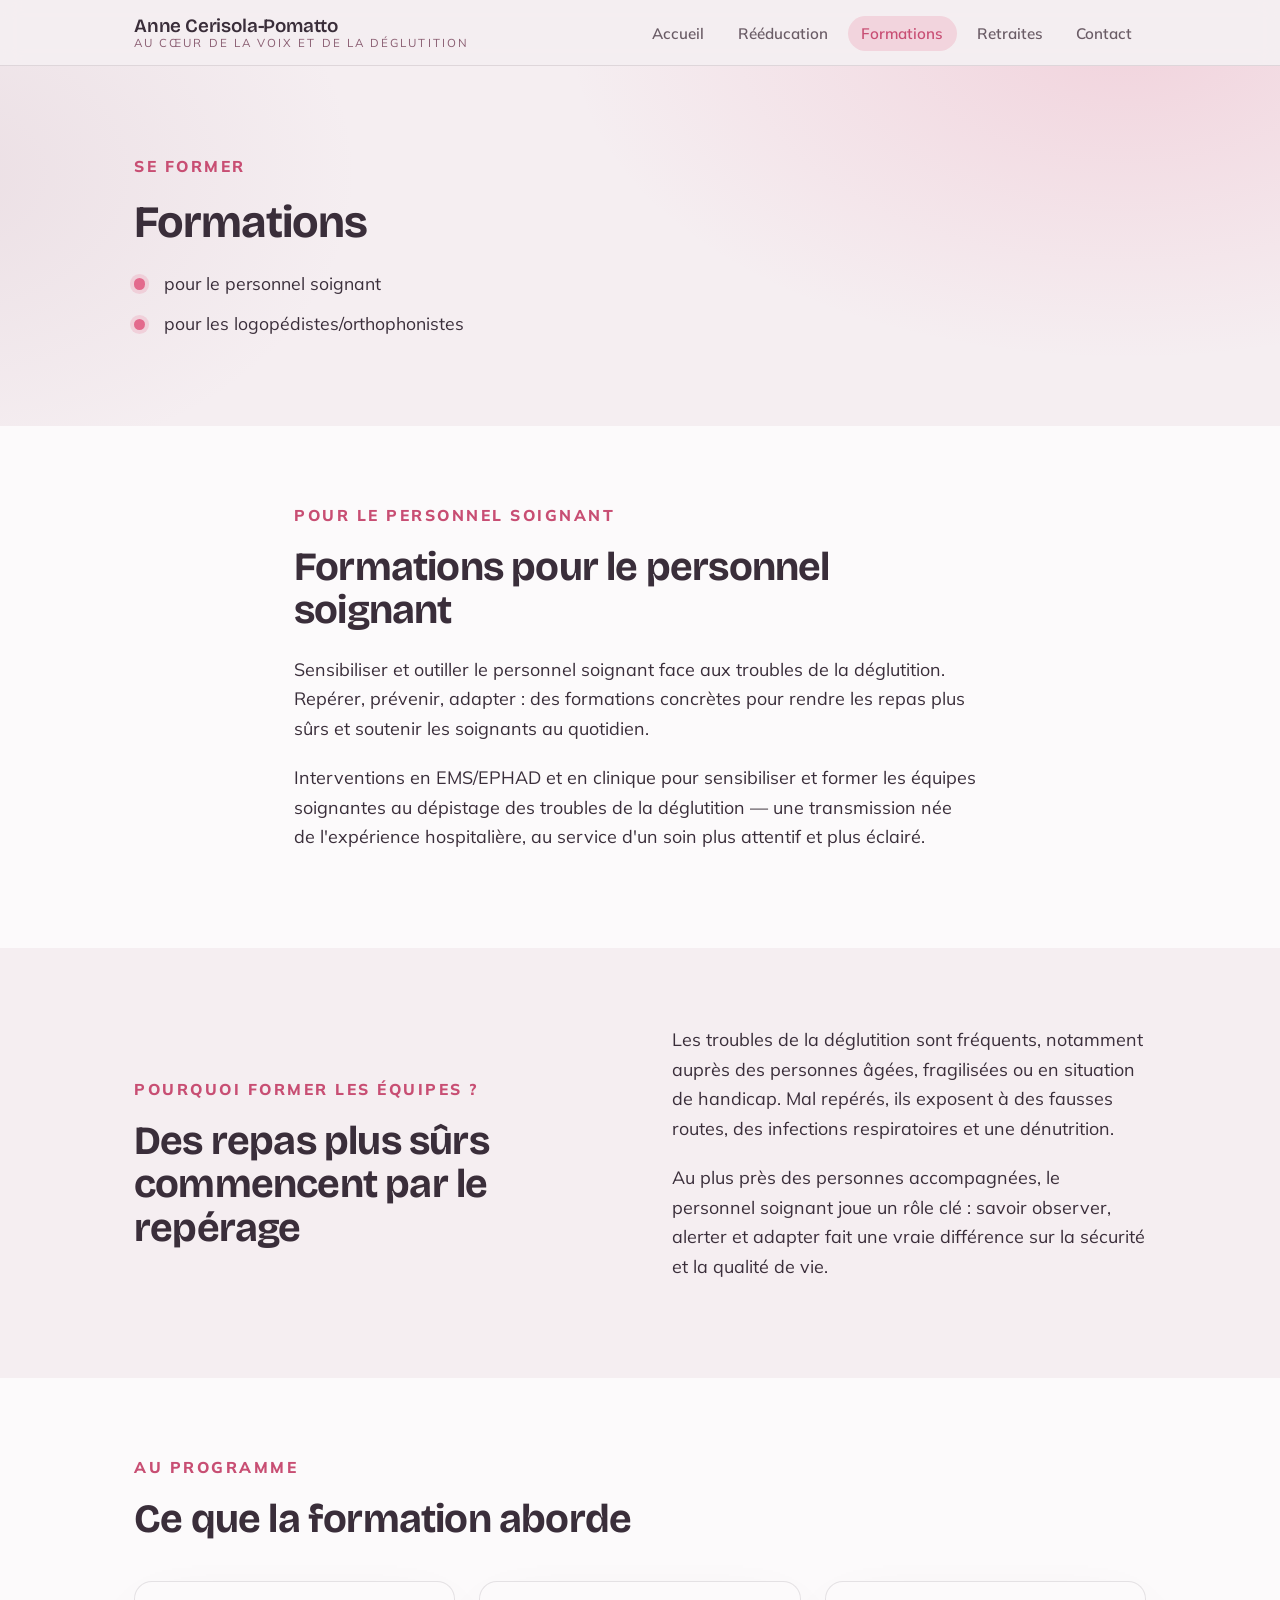
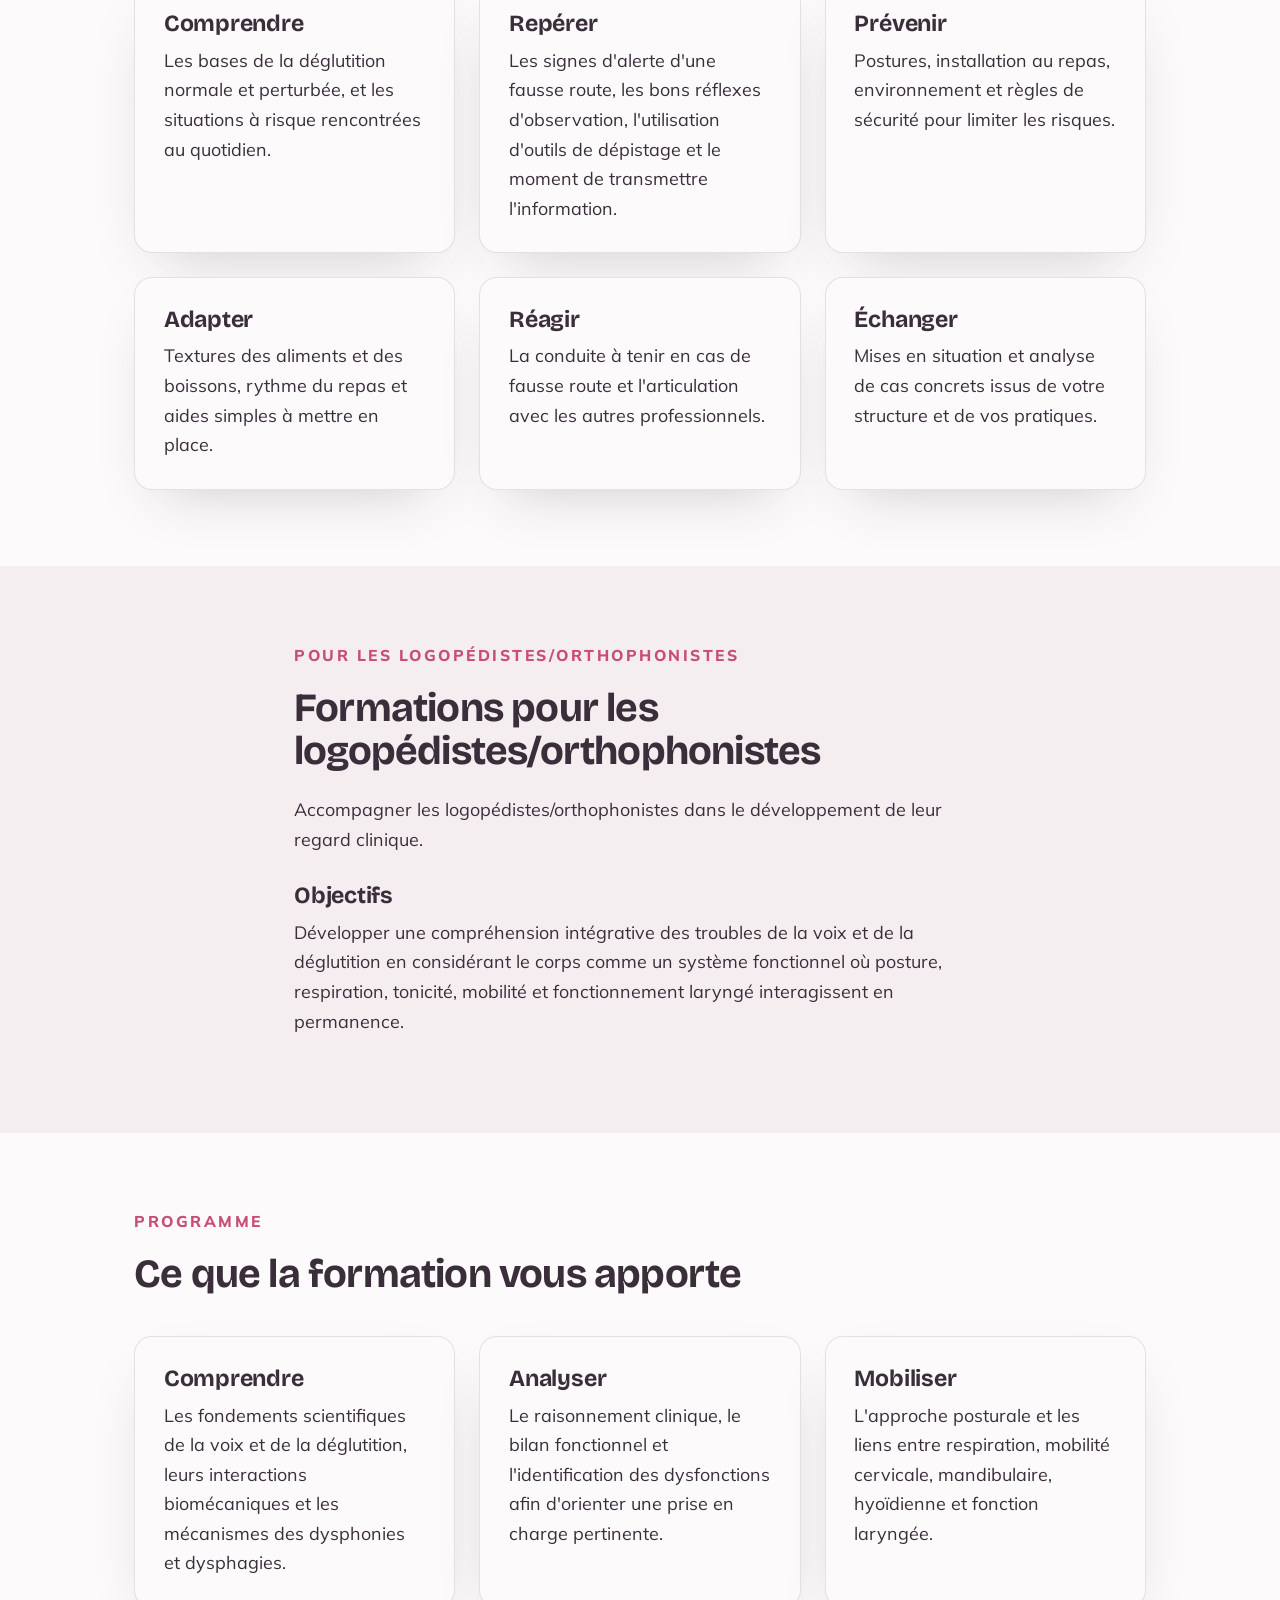
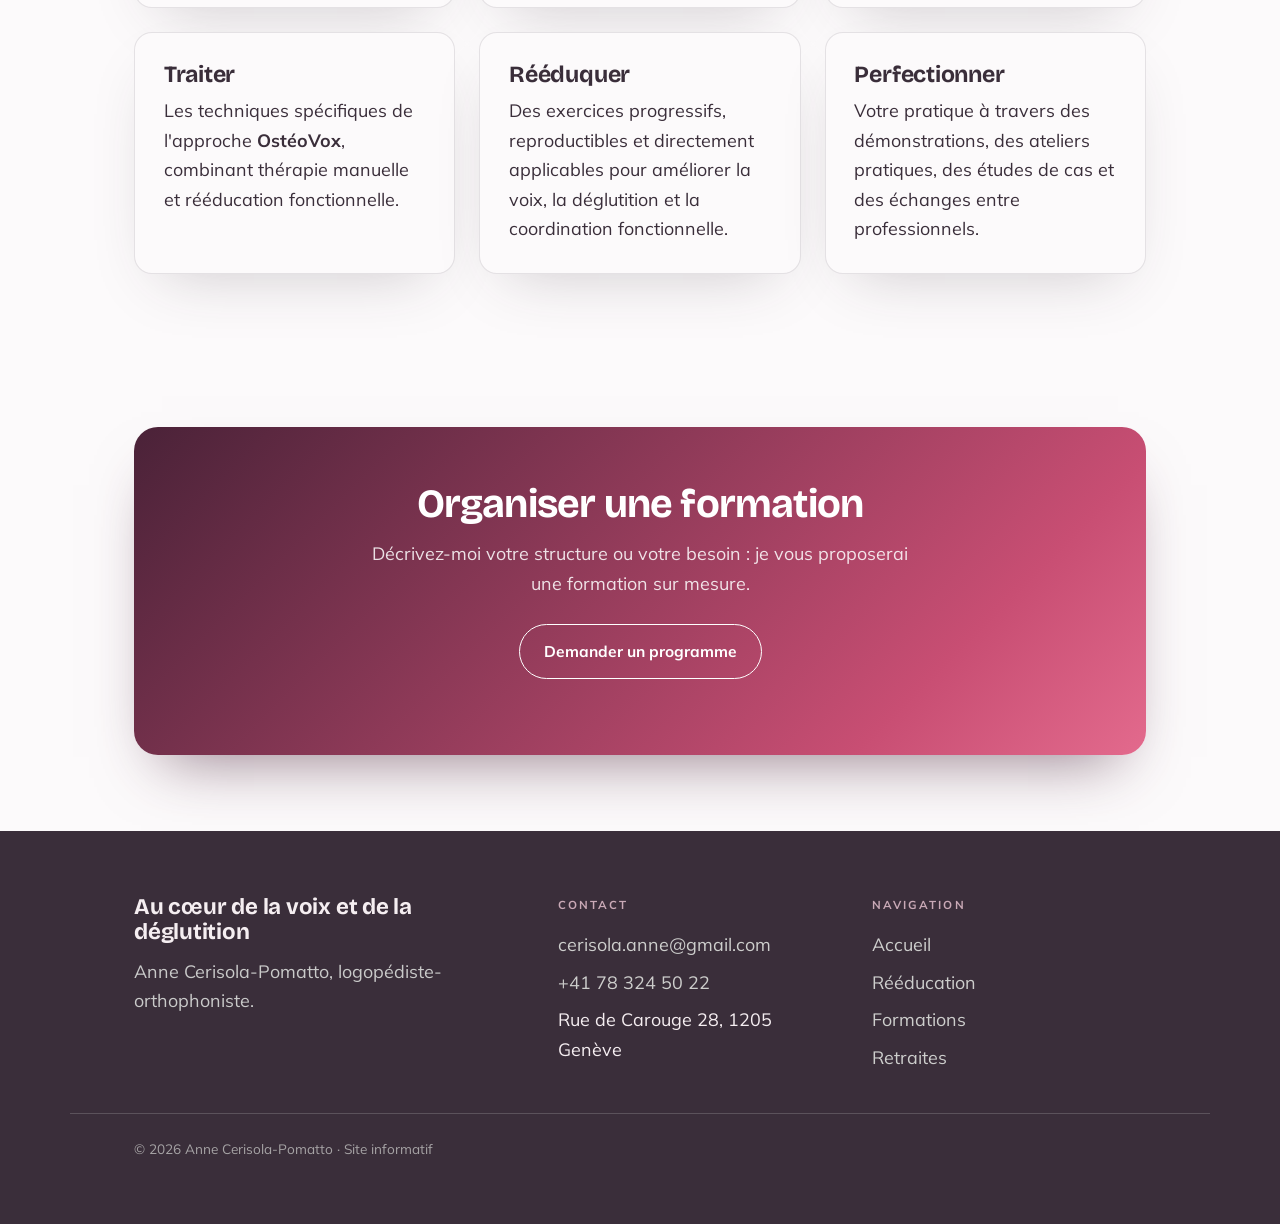
==== commit 4b3ce41d: "Add training benefits section for speech therapists Added a section detailing the benefits of the tr" ====
--- a/formations.html
+++ b/formations.html
@@ -109,7 +109,39 @@
       <p>Développer une compréhension intégrative des troubles de la voix et de la déglutition en considérant le corps comme un système fonctionnel où posture, respiration, tonicité, mobilité et fonctionnement laryngé interagissent en permanence.</p>
     </div>
   </section>
-
+<!-- CE QUE LA FORMATION VOUS APPORTE (logopédistes/orthophonistes) -->
+  <section class="section section--paper">
+    <div class="wrap">
+      <p class="eyebrow">Programme</p>
+      <h2 style="margin-bottom:2.5rem;">Ce que la formation vous apporte</h2>
+      <div class="grid grid-3">
+        <article class="card">
+          <h3>Comprendre</h3>
+          <p>Les fondements scientifiques de la voix et de la déglutition, leurs interactions biomécaniques et les mécanismes des dysphonies et dysphagies.</p>
+        </article>
+        <article class="card">
+          <h3>Analyser</h3>
+          <p>Le raisonnement clinique, le bilan fonctionnel et l'identification des dysfonctions afin d'orienter une prise en charge pertinente.</p>
+        </article>
+        <article class="card">
+          <h3>Mobiliser</h3>
+          <p>L'approche posturale et les liens entre respiration, mobilité cervicale, mandibulaire, hyoïdienne et fonction laryngée.</p>
+        </article>
+        <article class="card">
+          <h3>Traiter</h3>
+          <p>Les techniques spécifiques de l'approche <strong>OstéoVox</strong>, combinant thérapie manuelle et rééducation fonctionnelle.</p>
+        </article>
+        <article class="card">
+          <h3>Rééduquer</h3>
+          <p>Des exercices progressifs, reproductibles et directement applicables pour améliorer la voix, la déglutition et la coordination fonctionnelle.</p>
+        </article>
+        <article class="card">
+          <h3>Perfectionner</h3>
+          <p>Votre pratique à travers des démonstrations, des ateliers pratiques, des études de cas et des échanges entre professionnels.</p>
+        </article>
+      </div>
+    </div>
+  </section>
   <section class="section section--paper">
     <div class="wrap">
       <div class="cta-band">
--- a/style.css
+++ b/style.css
@@ -132,14 +132,14 @@
       rgba(245,238,241,.78) 60%,
       rgba(245,238,241,.20) 82%,
       rgba(245,238,241,0) 100%),
-    url('cabinet.jpg') center right / cover no-repeat;
+    url('cabinai.jpg') 100% 50% / 60% no-repeat;
 }
 .hero--home .hero-inner > div{ max-width:600px; }
 @media (max-width:860px){
   .hero--home{
     background:
       linear-gradient(180deg, rgba(245,238,241,.94) 0%, rgba(245,238,241,.88) 50%, rgba(245,238,241,.80) 100%),
-      url('cabinet.jpg') center 20% / cover no-repeat;
+      url('cabinai.jpg') center 20% / cover no-repeat;
   }
 }
 
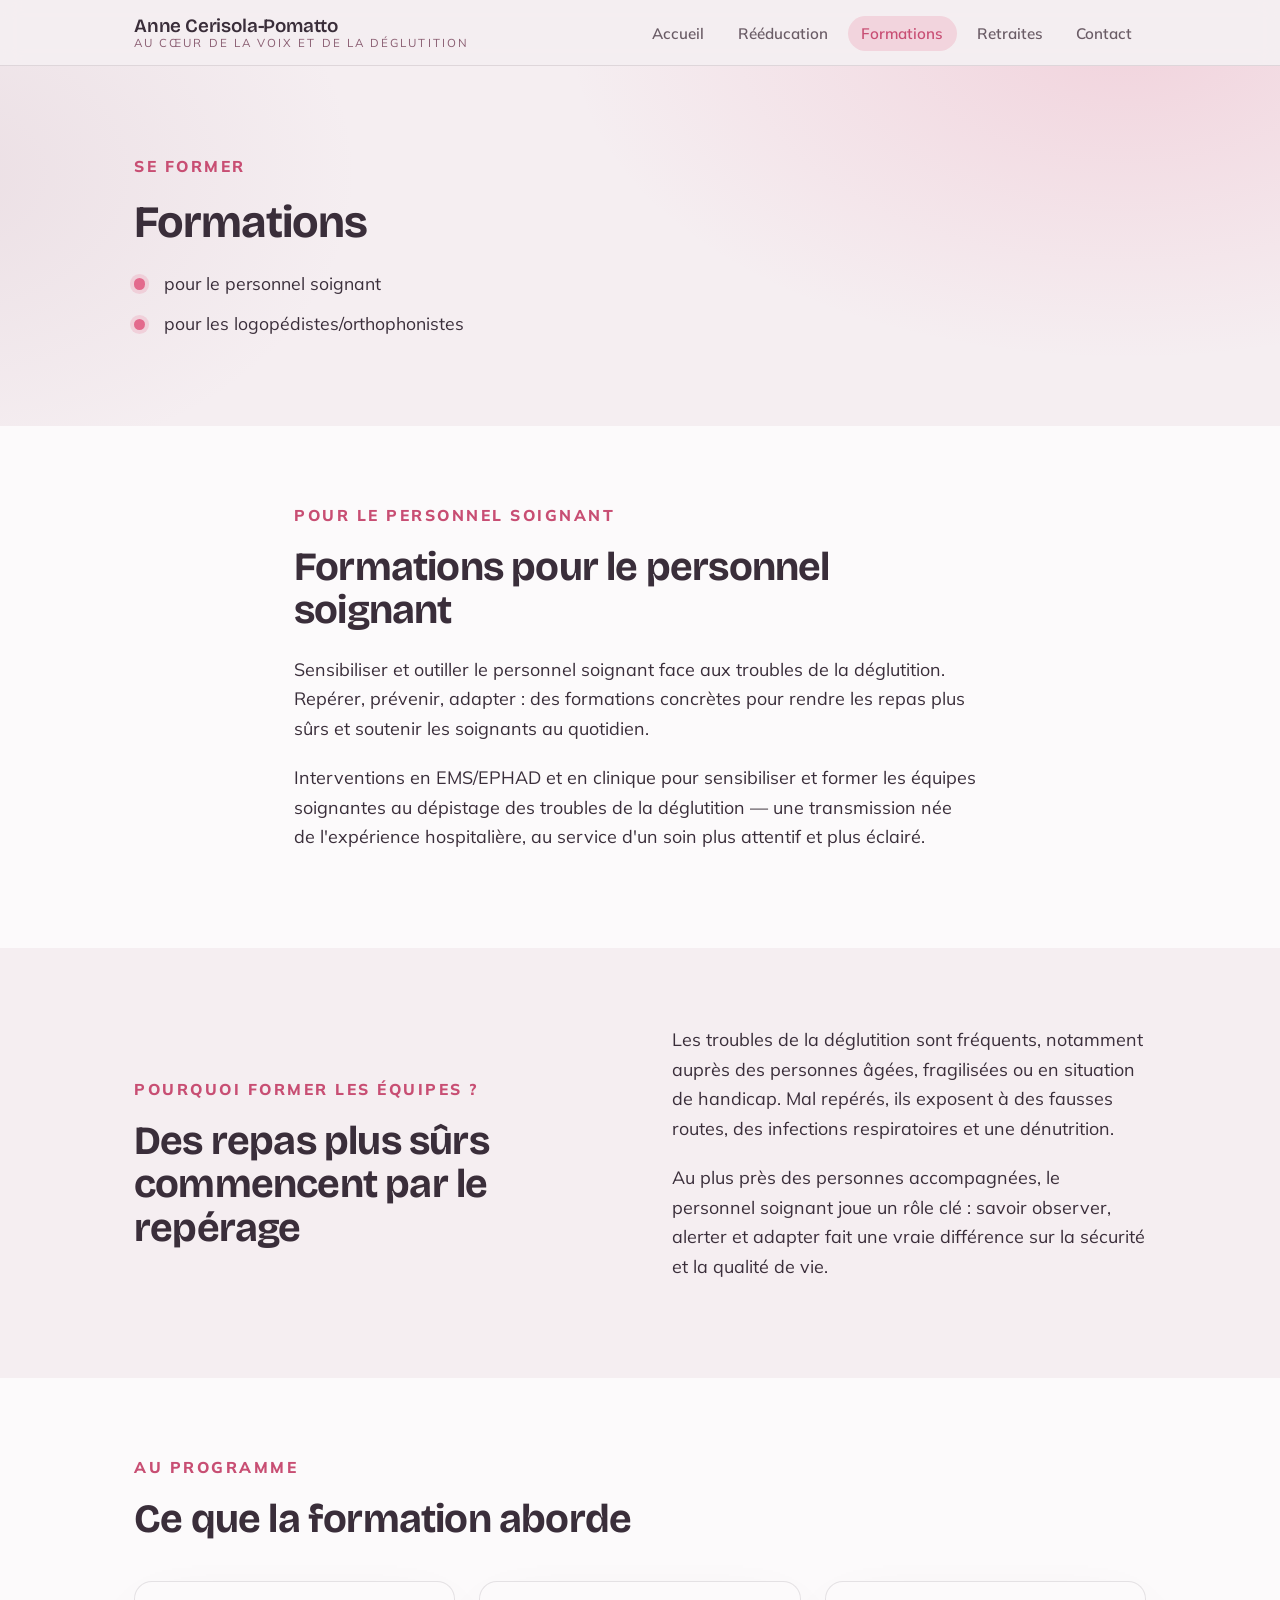
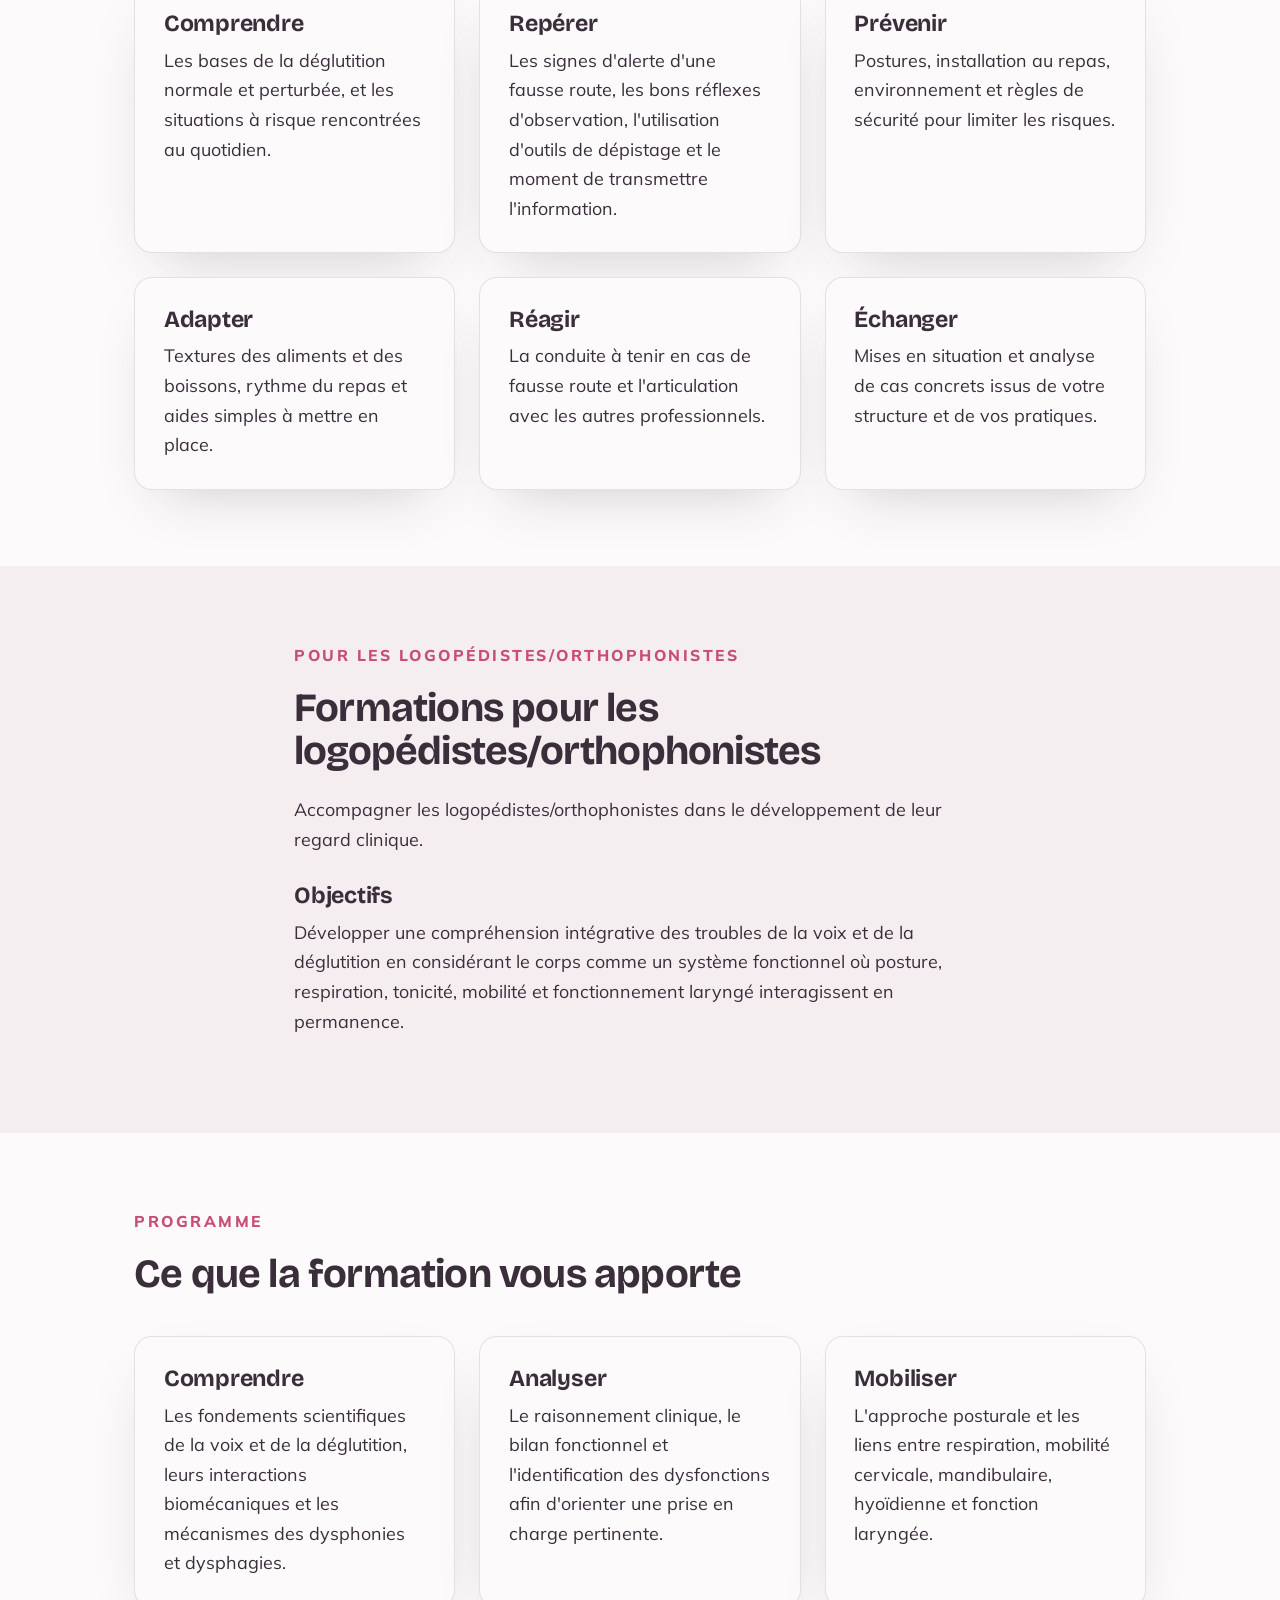
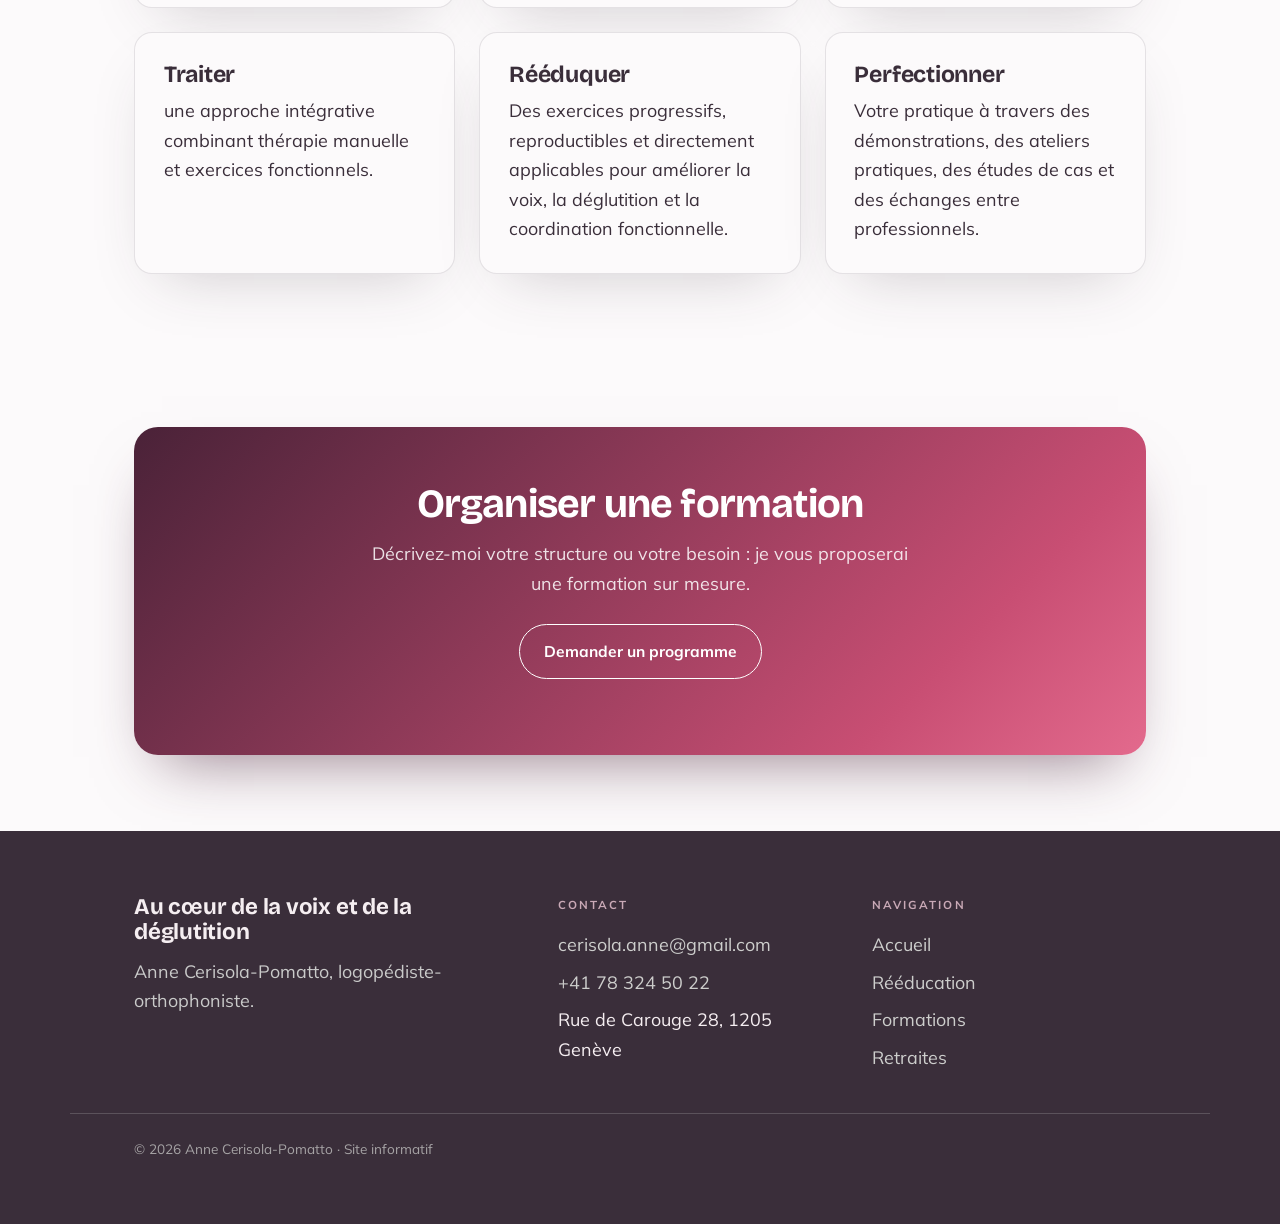
==== commit ec918db4: "Revise 'Traiter' section description in formations.html Updated the description of the 'Traiter' sec" ====
--- a/formations.html
+++ b/formations.html
@@ -129,7 +129,7 @@
         </article>
         <article class="card">
           <h3>Traiter</h3>
-          <p>Les techniques spécifiques de l'approche <strong>OstéoVox</strong>, combinant thérapie manuelle et rééducation fonctionnelle.</p>
+          <p> une approche intégrative combinant thérapie manuelle et exercices fonctionnels.</p>
         </article>
         <article class="card">
           <h3>Rééduquer</h3>
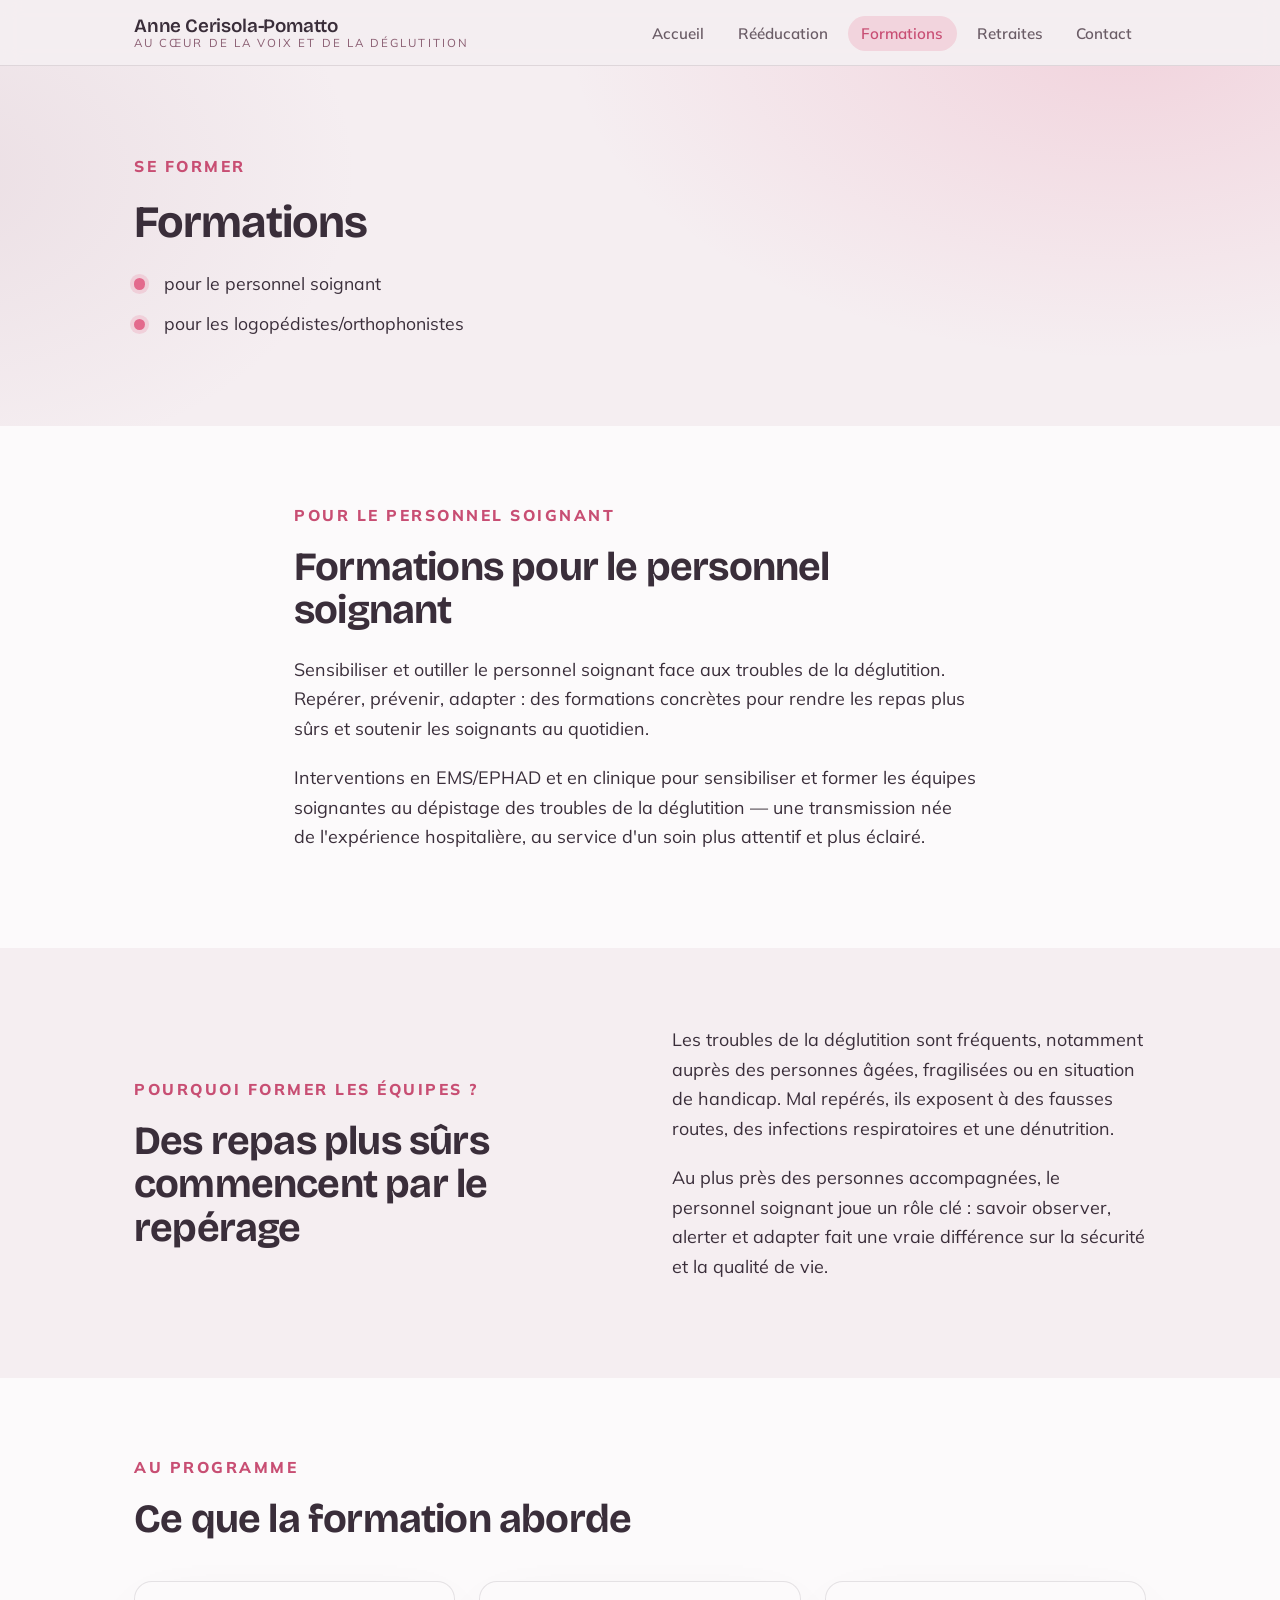
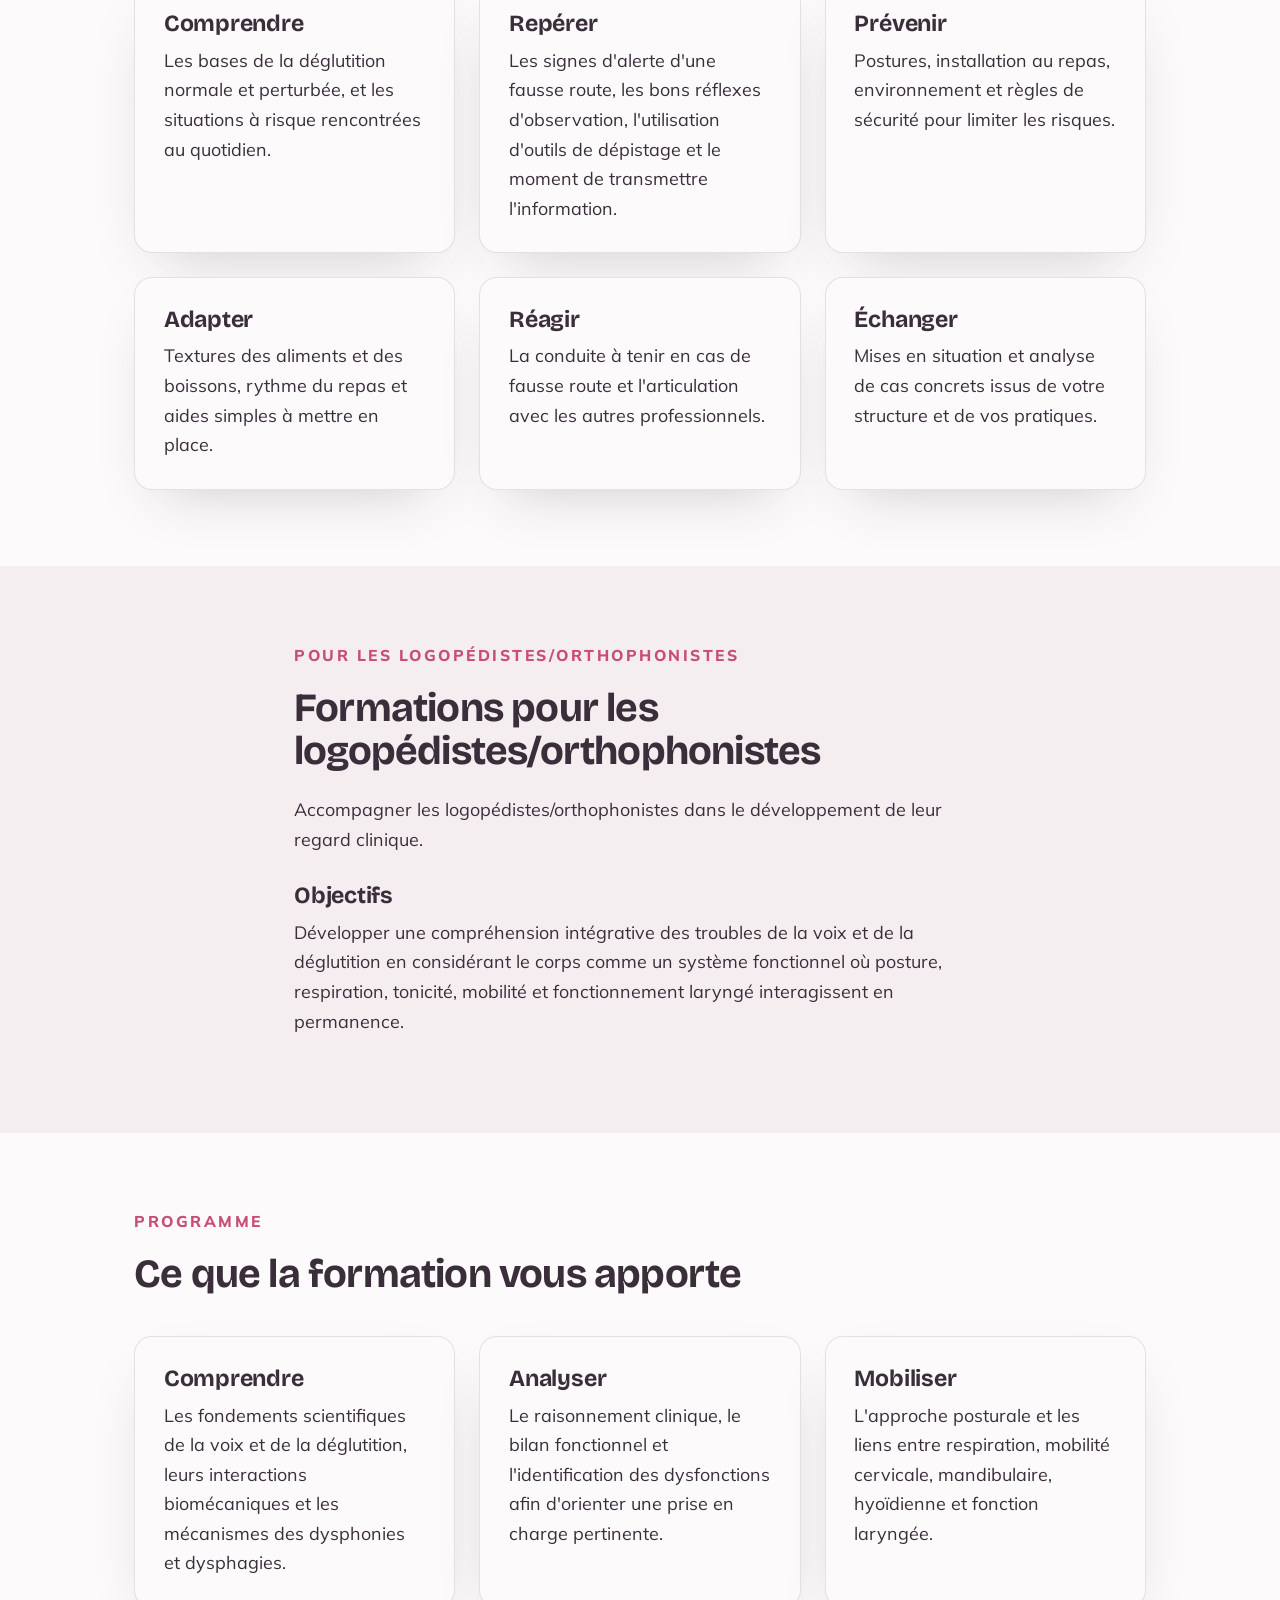
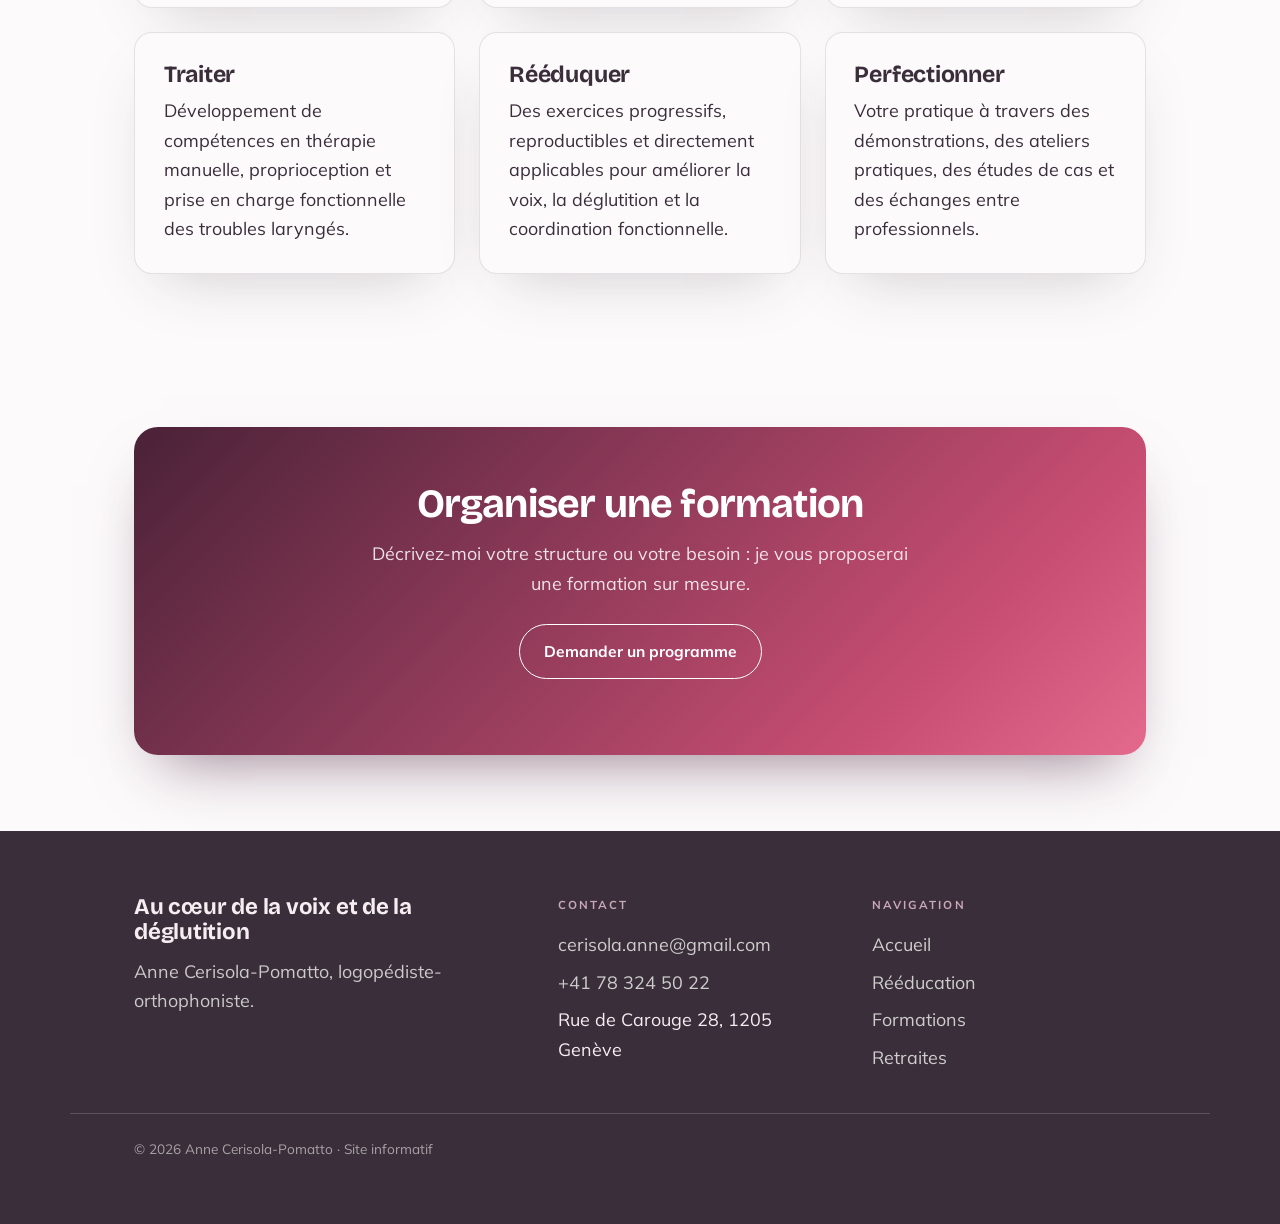
==== commit 6dea6ea1: "Revise 'Traiter' section content in formations.html Updated content in the 'Traiter' section to refl" ====
--- a/formations.html
+++ b/formations.html
@@ -129,7 +129,7 @@
         </article>
         <article class="card">
           <h3>Traiter</h3>
-          <p> une approche intégrative combinant thérapie manuelle et exercices fonctionnels.</p>
+          <p> Développement de compétences en thérapie manuelle, proprioception et prise en charge fonctionnelle des troubles laryngés.</p>
         </article>
         <article class="card">
           <h3>Rééduquer</h3>
